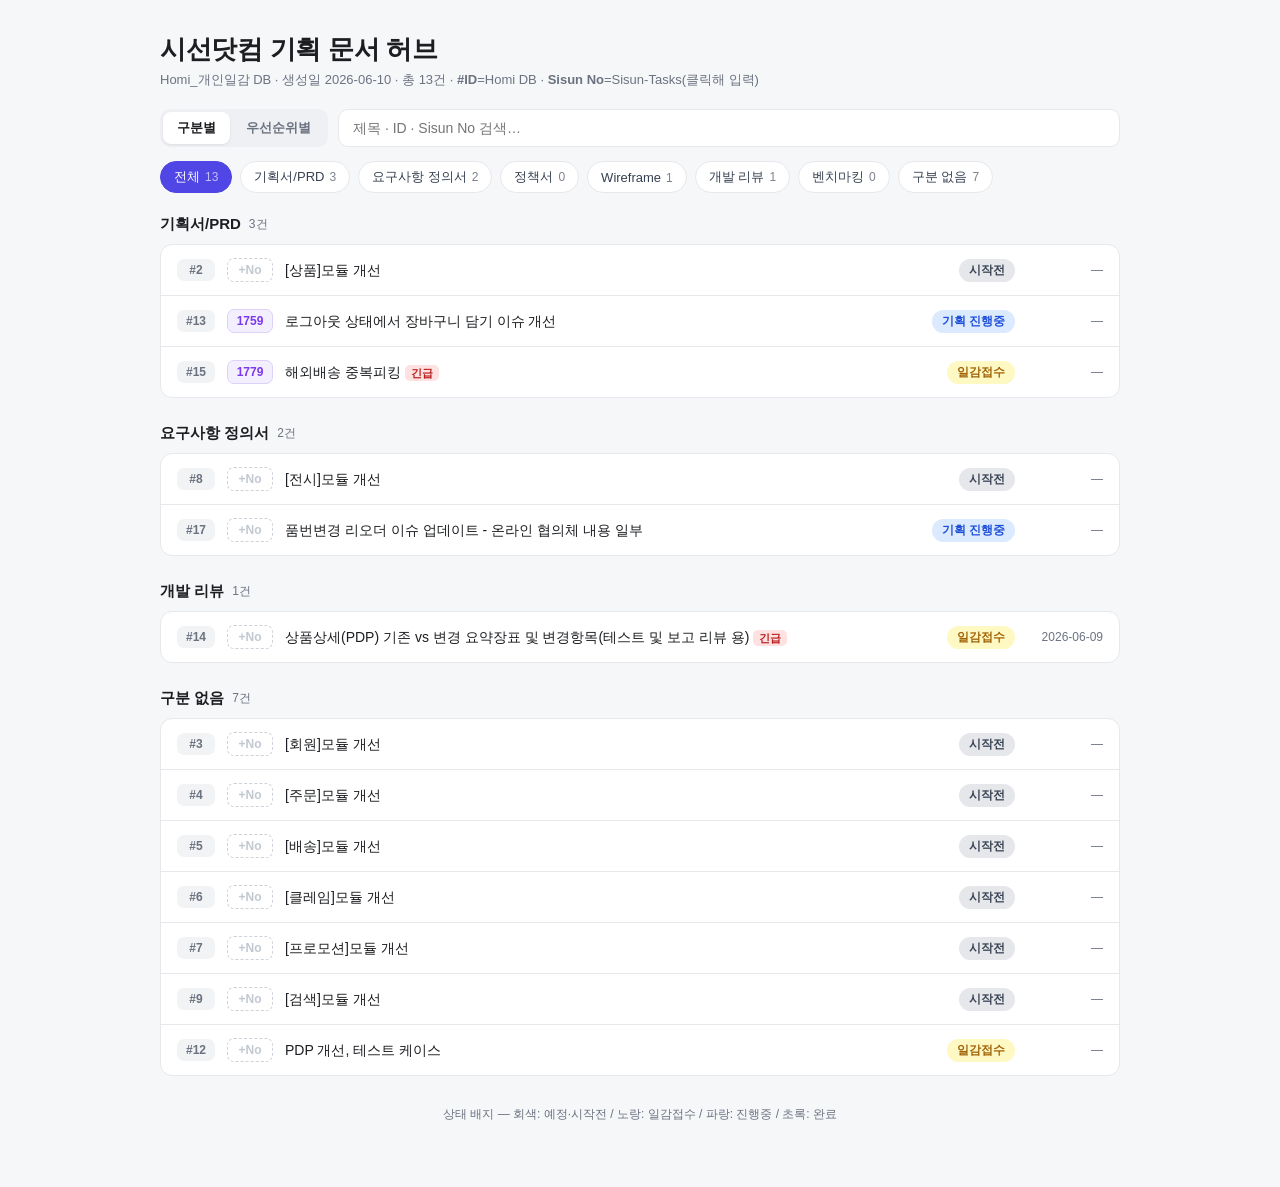
==== index.html @ 4f8be4fe "Add files via upload" ====
<!DOCTYPE html>
<html lang="ko">
<head>
<meta charset="UTF-8">
<meta name="viewport" content="width=device-width, initial-scale=1.0">
<title>시선닷컴 기획 문서 허브</title>
<style>
  :root{
    --bg:#f6f7f9; --card:#fff; --line:#e6e8eb; --ink:#1c1e21; --sub:#6b7280;
    --gray:#e5e7eb; --gray-t:#374151;
    --blue:#dbeafe; --blue-t:#1d4ed8;
    --green:#dcfce7; --green-t:#15803d;
    --yellow:#fef9c3; --yellow-t:#a16207;
    --accent:#4f46e5;
  }
  *{box-sizing:border-box}
  body{margin:0;background:var(--bg);color:var(--ink);
    font-family:-apple-system,BlinkMacSystemFont,"Segoe UI","Apple SD Gothic Neo","Malgun Gothic",sans-serif;
    -webkit-font-smoothing:antialiased;padding:32px 20px 64px}
  .wrap{max-width:960px;margin:0 auto}
  header h1{margin:0 0 4px;font-size:26px;letter-spacing:-.3px}
  header .sub{color:var(--sub);font-size:13px;margin-bottom:20px}
  .controls{display:flex;flex-wrap:wrap;gap:10px;align-items:center;margin-bottom:8px}
  .tabs{display:inline-flex;background:#eef0f3;border-radius:10px;padding:3px;gap:2px}
  .tab{border:none;background:transparent;padding:7px 14px;border-radius:8px;font-size:13px;
    font-weight:600;color:var(--sub);cursor:pointer;transition:.15s}
  .tab.active{background:#fff;color:var(--ink);box-shadow:0 1px 3px rgba(0,0,0,.08)}
  .search{flex:1;min-width:200px;padding:10px 14px;border:1px solid var(--line);
    border-radius:10px;font-size:14px;background:#fff}
  .search:focus{outline:none;border-color:var(--accent)}
  .chips{display:flex;flex-wrap:wrap;gap:8px;margin:14px 0 22px}
  .chip{padding:6px 13px;border:1px solid var(--line);background:#fff;border-radius:999px;
    font-size:13px;cursor:pointer;color:var(--gray-t);transition:.15s}
  .chip:hover{border-color:var(--accent)}
  .chip.active{background:var(--accent);border-color:var(--accent);color:#fff}
  .chip .n{opacity:.65;margin-left:5px;font-size:12px}
  section{margin-bottom:26px}
  section h2{font-size:15px;margin:0 0 10px;display:flex;align-items:center;gap:8px}
  section h2 .cnt{font-size:12px;color:var(--sub);font-weight:500}
  .card{background:var(--card);border:1px solid var(--line);border-radius:12px;overflow:hidden}
  .row{display:flex;align-items:center;gap:12px;padding:13px 16px;border-bottom:1px solid var(--line);
    text-decoration:none;color:inherit;transition:background .12s}
  .row:last-child{border-bottom:none}
  .row:hover{background:#fafbfc}
  .id{flex:none;min-width:38px;text-align:center;font-size:12px;font-weight:700;color:var(--sub);
    background:#f1f3f5;border-radius:7px;padding:4px 7px;font-variant-numeric:tabular-nums}
  .sno{flex:none;min-width:46px;text-align:center;font-size:12px;font-weight:700;
    color:#9aa1ab;background:#fff;border:1px dashed #cbd2da;border-radius:7px;padding:4px 7px;
    font-variant-numeric:tabular-nums;cursor:text;outline:none}
  .sno:empty::before{content:"+No";color:#c2c8d0;font-weight:600}
  .sno:focus{border-style:solid;border-color:var(--accent);color:var(--ink)}
  .sno.has{color:#7c3aed;background:#f3effe;border:1px solid #ddd0fb}
  .title{flex:1;font-size:14px;font-weight:500;line-height:1.35}
  .meta{flex:none;display:flex;align-items:center;gap:10px}
  .badge{font-size:11.5px;font-weight:600;padding:4px 10px;border-radius:999px;white-space:nowrap}
  .b-gray{background:var(--gray);color:var(--gray-t)}
  .b-blue{background:var(--blue);color:var(--blue-t)}
  .b-green{background:var(--green);color:var(--green-t)}
  .b-yellow{background:var(--yellow);color:var(--yellow-t)}
  .date{font-size:12px;color:var(--sub);min-width:78px;text-align:right;font-variant-numeric:tabular-nums}
  .urg{font-size:10.5px;font-weight:700;color:#b91c1c;background:#fee2e2;padding:2px 6px;border-radius:5px}
  .empty{display:none;text-align:center;color:var(--sub);font-size:13px;padding:40px}
  footer{margin-top:30px;color:var(--sub);font-size:12px;text-align:center}
  /* Wireframe 패널 */
  #wfPanel{display:none}
  .wf-bar{display:flex;align-items:center;justify-content:space-between;gap:12px;
    flex-wrap:wrap;margin:6px 0 14px}
  .wf-bar .wf-meta{font-size:13px;color:var(--sub)}
  .wf-bar .wf-meta b{color:var(--ink)}
  .wf-open{display:inline-flex;align-items:center;gap:6px;text-decoration:none;font-size:13px;
    font-weight:600;padding:9px 14px;border-radius:10px;background:var(--accent);color:#fff}
  .frame-box{position:relative;border:1px solid var(--line);border-radius:12px;overflow:hidden;
    background:#fff;box-shadow:0 1px 3px rgba(0,0,0,.05)}
  .frame-box iframe{display:block;width:100%;height:78vh;min-height:560px;border:0;background:#fafbfc}
  .wf-fallback{position:absolute;inset:0;display:none;flex-direction:column;align-items:center;
    justify-content:center;gap:14px;text-align:center;padding:30px;background:#fafbfc}
  .wf-fallback.show{display:flex}
  .wf-fallback h3{margin:0;font-size:16px}
  .wf-fallback p{margin:0;color:var(--sub);font-size:13px;max-width:480px;line-height:1.6}
  .wf-note{margin-top:10px;font-size:12px;color:var(--sub)}
  /* Wireframe 연결 일감(수동 입력) 행 */
  .wf-link{margin:2px 0 16px}
  .wf-link-h{font-size:13px;font-weight:600;margin-bottom:8px}
  .wf-link-h .sub2{font-weight:400;color:var(--sub);font-size:12px;margin-left:4px}
  .wf-link .row{cursor:default}
  .id.wf-edit{cursor:text;outline:none}
  .id.wf-edit:empty::before{content:"#ID";color:#c2c8d0;font-weight:600}
  .id.wf-edit:focus{border:1px solid var(--accent);color:var(--ink)}
  .wf-name{outline:none}
  .wf-name:empty::before{content:attr(data-ph);color:#c2c8d0;font-weight:400}
  select.wf-status{border:none;cursor:pointer;font-family:inherit;-webkit-appearance:none;appearance:none}
  select.wf-status:focus{outline:none;box-shadow:0 0 0 2px rgba(79,70,229,.35)}
  @media(max-width:560px){
    .row{flex-wrap:wrap}
    .date{min-width:auto;text-align:left}
    .title{flex-basis:100%;order:2}
    .meta{order:3}
  }
</style>
</head>
<body>
<div class="wrap">
  <header>
    <h1>시선닷컴 기획 문서 허브</h1>
    <div class="sub">Homi_개인일감 DB · 생성일 2026-06-10 · 총 <span id="total">0</span>건 · <b>#ID</b>=Homi DB · <b>Sisun No</b>=Sisun-Tasks(클릭해 입력)</div>
  </header>

  <div class="controls">
    <div class="tabs" id="tabs">
      <button class="tab active" data-mode="cat">구분별</button>
      <button class="tab" data-mode="pri">우선순위별</button>
    </div>
    <input class="search" id="q" type="text" placeholder="제목 · ID · Sisun No 검색…">
  </div>
  <div class="chips" id="chips"></div>

  <div id="list"></div>
  <div class="empty" id="empty">검색 결과가 없습니다.</div>

  <!-- Wireframe 패널 -->
  <div id="wfPanel">
    <div class="wf-link">
      <div class="wf-link-h">이 와이어프레임이 해당하는 일감 <span class="sub2">(#No · ID · 일감명 · 상태 직접 입력 · 자동 저장)</span></div>
      <div class="card">
        <div class="row">
          <span class="id wf-edit" id="wfId" contenteditable="true" spellcheck="false" title="일감 ID(숫자)"></span>
          <span class="sno" id="wfNo" contenteditable="true" spellcheck="false" title="Sisun No(클릭해 입력)"></span>
          <span class="title wf-name" id="wfName" contenteditable="true" spellcheck="false" data-ph="일감명 입력"></span>
          <span class="meta">
            <select class="wf-status badge b-gray" id="wfStatus" title="상태값">
              <option value="">상태 선택</option>
              <option>예정</option>
              <option>시작전</option>
              <option>일감접수</option>
              <option>기획 진행중</option>
              <option>디자인 진행중</option>
              <option>퍼블리싱 진행중</option>
              <option>개발 진행중</option>
              <option>기획 완료</option>
              <option>개발 완료</option>
              <option>완료</option>
            </select>
          </span>
        </div>
      </div>
    </div>
    <div class="wf-bar">
      <div class="wf-meta"><b>Create Figma Wireframe Kit</b> · Figma 퍼블리시 사이트</div>
      <a class="wf-open" href="https://keep-clover-53447833.figma.site" target="_blank" rel="noopener">↗ 새 탭으로 열기</a>
    </div>
    <div class="frame-box">
      <iframe id="wfFrame" src="https://keep-clover-53447833.figma.site"
        loading="lazy" allow="fullscreen" referrerpolicy="no-referrer-when-downgrade"></iframe>
      <div class="wf-fallback" id="wfFallback">
        <h3>이 화면에 임베드되지 않았어요</h3>
        <p>임베드가 차단된 경우입니다. 아래 버튼으로 새 탭에서 와이어프레임을 확인하세요.</p>
        <a class="wf-open" href="https://keep-clover-53447833.figma.site" target="_blank" rel="noopener">↗ Figma 사이트에서 열기</a>
      </div>
    </div>
    <div class="wf-note">※ 화면이 비어 보이면 위 “새 탭으로 열기”를 사용하세요.</div>
  </div>

  <footer id="legend">상태 배지 — 회색: 예정·시작전 / 노랑: 일감접수 / 파랑: 진행중 / 초록: 완료</footer>
</div>

<script>
// sisunNo: Sisun-Tasks DB의 No(ID). 제목 일치로 확정된 건은 미리 채움, 나머지는 화면에서 직접 입력(브라우저 저장).
const DATA = [
  {id:13, title:"로그아웃 상태에서 장바구니 담기 이슈 개선", cat:"기획서/PRD", status:"기획 진행중", date:"", urgent:false, sisunNo:"1759", url:"https://app.notion.com/p/379f6986169c8027915bcddbdb0df853"},
  {id:15, title:"해외배송 중복피킹", cat:"기획서/PRD", status:"일감접수", date:"", urgent:true, sisunNo:"1779", url:"https://app.notion.com/p/37af6986169c80d3a05bce90047bf068"},
  {id:2,  title:"[상품]모듈 개선", cat:"기획서/PRD", status:"시작전", date:"", urgent:false, sisunNo:"", url:"https://app.notion.com/p/374f6986169c80759af2ec43a656b583"},
  {id:17, title:"품번변경 리오더 이슈 업데이트 - 온라인 협의체 내용 일부", cat:"요구사항 정의서", status:"기획 진행중", date:"", urgent:false, sisunNo:"", url:"https://app.notion.com/p/37af6986169c80cb9a7ad7aef1403df2"},
  {id:8,  title:"[전시]모듈 개선", cat:"요구사항 정의서", status:"시작전", date:"", urgent:false, sisunNo:"", url:"https://app.notion.com/p/374f6986169c8016b95affb1c5a9be94"},
  {id:14, title:"상품상세(PDP) 기존 vs 변경 요약장표 및 변경항목(테스트 및 보고 리뷰 용)", cat:"개발 리뷰", status:"일감접수", date:"2026-06-09", urgent:true, sisunNo:"", url:"https://app.notion.com/p/37af6986169c805c8677d248fc03857d"},
  {id:4,  title:"[주문]모듈 개선", cat:"구분 없음", status:"시작전", date:"", urgent:false, sisunNo:"", url:"https://app.notion.com/p/374f6986169c80abaab5c2f770474620"},
  {id:9,  title:"[검색]모듈 개선", cat:"구분 없음", status:"시작전", date:"", urgent:false, sisunNo:"", url:"https://app.notion.com/p/374f6986169c80878eddd748829683bb"},
  {id:3,  title:"[회원]모듈 개선", cat:"구분 없음", status:"시작전", date:"", urgent:false, sisunNo:"", url:"https://app.notion.com/p/374f6986169c808bb089e0adb746467f"},
  {id:5,  title:"[배송]모듈 개선", cat:"구분 없음", status:"시작전", date:"", urgent:false, sisunNo:"", url:"https://app.notion.com/p/374f6986169c80579991cf09c50f4d1e"},
  {id:7,  title:"[프로모션]모듈 개선", cat:"구분 없음", status:"시작전", date:"", urgent:false, sisunNo:"", url:"https://app.notion.com/p/374f6986169c801b9d67d4f63da36a9c"},
  {id:6,  title:"[클레임]모듈 개선", cat:"구분 없음", status:"시작전", date:"", urgent:false, sisunNo:"", url:"https://app.notion.com/p/374f6986169c80fc8b07fa1a038f4a52"},
  {id:12, title:"PDP 개선, 테스트 케이스", cat:"구분 없음", status:"일감접수", date:"", urgent:false, sisunNo:"", url:"https://app.notion.com/p/379f6986169c807ab552d76d5eba0687"},
];

// 화면에서 입력한 Sisun No 저장/복원 (로컬 파일 기준)
const SKEY = "sisunNoMap";
let sisunMap = {};
try { sisunMap = JSON.parse(localStorage.getItem(SKEY) || "{}"); } catch(e){ sisunMap = {}; }
DATA.forEach(d=>{ if(sisunMap[d.id]!==undefined) d.sisunNo = sisunMap[d.id]; });
function saveSisun(id, val){
  sisunMap[id] = val;
  try { localStorage.setItem(SKEY, JSON.stringify(sisunMap)); } catch(e){}
  const d = DATA.find(x=>x.id===id); if(d) d.sisunNo = val;
}

// 우선순위 값 부여 (긴급 옵션 외에는 일반)
DATA.forEach(d=>{ d.priority = d.urgent ? "긴급" : "일반"; });

// Wireframe 칩 카운트 (와이어프레임 산출물 수)
const WF_COUNT = 1;

const GROUPS = {
  cat:    { key:"cat",      order:["기획서/PRD","요구사항 정의서","정책서","Wireframe","개발 리뷰","벤치마킹","구분 없음"] },
  pri:    { key:"priority", order:["긴급","일반"] },
  status: { key:"status",   order:["일감접수","기획 진행중","디자인 진행중","퍼블리싱 진행중","개발 진행중","기획 완료","개발 완료","완료","예정","시작전"] },
};

function badgeClass(s){
  if(/완료/.test(s)) return "b-green";
  if(/진행중/.test(s)) return "b-blue";
  if(s==="일감접수") return "b-yellow";
  return "b-gray"; // 예정/시작전
}

let mode = "cat";
let activeCat = "전체";
let query = "";

function render(){
  const list = document.getElementById("list");
  list.innerHTML = "";
  let shown = 0;
  const g = GROUPS[mode];
  // 데이터에 존재하는 그룹값을 정의된 순서대로, 그 외 값은 뒤에 붙임
  const present = [...new Set(DATA.map(d=>d[g.key]||"구분 없음"))];
  const order = [...g.order.filter(v=>present.includes(v)), ...present.filter(v=>!g.order.includes(v))];
  order.forEach(cat=>{
    if(activeCat!=="전체" && activeCat!==cat) return;
    const items = DATA.filter(d=>(d[g.key]||"구분 없음")===cat).filter(d=>{
      const q = query.trim().toLowerCase();
      if(!q) return true;
      return d.title.toLowerCase().includes(q) || String(d.id).includes(q) || String(d.sisunNo||"").includes(q);
    }).sort((a,b)=>a.id-b.id);
    if(!items.length) return;
    shown += items.length;
    const sec = document.createElement("section");
    const hot = (mode==="pri" && cat==="긴급") ? ' style="color:#b91c1c"' : '';
    sec.innerHTML = `<h2${hot}>${cat} <span class="cnt">${items.length}건</span></h2>`;
    const card = document.createElement("div");
    card.className = "card";
    items.forEach(d=>{
      const a = document.createElement("a");
      a.className = "row"; a.href = d.url; a.target = "_blank"; a.rel="noopener";
      a.innerHTML = `
        <span class="id" title="Homi 개인일감 DB ID">#${d.id}</span>
        <span class="sno ${d.sisunNo?'has':''}" data-id="${d.id}" contenteditable="true" spellcheck="false"
              title="Sisun-Tasks No (클릭해 입력·자동 저장)">${d.sisunNo||''}</span>
        <span class="title">${d.title}${d.urgent?' <span class="urg">긴급</span>':''}</span>
        <span class="meta">
          <span class="badge ${badgeClass(d.status)}">${d.status}</span>
          <span class="date">${d.date||'—'}</span>
        </span>`;
      // Sisun No 인라인 편집
      const sno = a.querySelector(".sno");
      sno.addEventListener("click", e=>{ e.preventDefault(); e.stopPropagation(); });
      sno.addEventListener("keydown", e=>{ if(e.key==="Enter"){ e.preventDefault(); sno.blur(); } });
      sno.addEventListener("blur", ()=>{
        const v = sno.textContent.replace(/[^0-9]/g,"").trim();
        sno.textContent = v;
        sno.classList.toggle("has", !!v);
        saveSisun(d.id, v);
      });
      card.appendChild(a);
    });
    sec.appendChild(card);
    list.appendChild(sec);
  });
  document.getElementById("empty").style.display = shown? "none":"block";
}

function buildChips(){
  const chips = document.getElementById("chips");
  const g = GROUPS[mode];
  const counts = {};
  DATA.forEach(d=>{ const v = d[g.key]||"구분 없음"; counts[v]=(counts[v]||0)+1; });
  const present = Object.keys(counts);
  // 구분별 보기에서는 정의된 모든 구분(정책서·벤치마킹 등 0건 포함)을 항상 노출
  const base = mode==="cat" ? g.order : g.order.filter(v=>counts[v]);
  const ordered = [...base, ...present.filter(v=>!g.order.includes(v))];
  const cats = ["전체",...ordered];
  chips.innerHTML = cats.map(c=>{
    const active = c===activeCat ? " active":"";
    if(c==="Wireframe") return `<button class="chip${active}" data-cat="Wireframe">Wireframe<span class="n">${WF_COUNT}</span></button>`;
    const n = c==="전체"?DATA.length:(counts[c]||0);
    return `<button class="chip${active}" data-cat="${c}">${c}<span class="n">${n}</span></button>`;
  }).join("");
  chips.querySelectorAll(".chip").forEach(ch=>{
    ch.onclick=()=>{
      activeCat = ch.dataset.cat;
      chips.querySelectorAll(".chip").forEach(x=>x.classList.remove("active"));
      ch.classList.add("active");
      if(activeCat==="Wireframe"){ showWireframe(true); }
      else { showWireframe(false); render(); }
    };
  });
}

// Wireframe 칩 선택 시 일감 목록 대신 Figma 임베드 패널 노출
function showWireframe(on){
  document.getElementById("q").style.display      = on ? "none" : "";
  document.getElementById("list").style.display   = on ? "none" : "";
  document.getElementById("empty").style.display  = on ? "none" : "";
  document.getElementById("legend").style.display = on ? "none" : "";
  document.getElementById("wfPanel").style.display = on ? "block" : "none";
}

function buildTabs(){
  document.querySelectorAll("#tabs .tab").forEach(t=>{
    t.onclick=()=>{
      mode = t.dataset.mode;
      activeCat = "전체";
      document.querySelectorAll("#tabs .tab").forEach(x=>x.classList.remove("active"));
      t.classList.add("active");
      showWireframe(false);
      buildChips();
      render();
    };
  });
}

// Wireframe 연결 일감(수동 입력) — 브라우저에 저장/복원
const WKEY = "wfMeta";
let wfMeta = {};
try { wfMeta = JSON.parse(localStorage.getItem(WKEY) || "{}"); } catch(e){ wfMeta = {}; }
function saveWf(){ try{ localStorage.setItem(WKEY, JSON.stringify(wfMeta)); }catch(e){} }
function initWfMeta(){
  const idEl = document.getElementById("wfId");
  const noEl = document.getElementById("wfNo");
  const nameEl = document.getElementById("wfName");
  const stEl = document.getElementById("wfStatus");

  idEl.textContent   = wfMeta.id   || "";
  noEl.textContent   = wfMeta.no   || "";  noEl.classList.toggle("has", !!wfMeta.no);
  nameEl.textContent = wfMeta.name || "";
  stEl.value         = wfMeta.status || "";
  stEl.className     = "wf-status badge " + badgeClass(stEl.value || "");

  idEl.addEventListener("blur", ()=>{ idEl.textContent = idEl.textContent.replace(/[^0-9]/g,"").trim(); wfMeta.id = idEl.textContent; saveWf(); });
  noEl.addEventListener("blur", ()=>{ const v = noEl.textContent.replace(/[^0-9]/g,"").trim(); noEl.textContent = v; noEl.classList.toggle("has", !!v); wfMeta.no = v; saveWf(); });
  nameEl.addEventListener("blur", ()=>{ wfMeta.name = nameEl.textContent.trim(); saveWf(); });
  stEl.addEventListener("change", ()=>{ wfMeta.status = stEl.value; stEl.className = "wf-status badge " + badgeClass(stEl.value || ""); saveWf(); });
  [idEl,noEl,nameEl].forEach(el=> el.addEventListener("keydown", e=>{ if(e.key==="Enter"){ e.preventDefault(); el.blur(); } }));
}
initWfMeta();

// iframe 임베드 차단 감지
(function(){
  const f = document.getElementById("wfFrame");
  const fb = document.getElementById("wfFallback");
  let loaded = false;
  f.addEventListener("load", ()=>{ loaded = true; });
  setTimeout(()=>{ if(!loaded) fb.classList.add("show"); }, 5000);
})();

document.getElementById("total").textContent = DATA.length;
document.getElementById("q").addEventListener("input", e=>{query=e.target.value;render();});
buildTabs();
buildChips();
render();
</script>
</body>
</html>
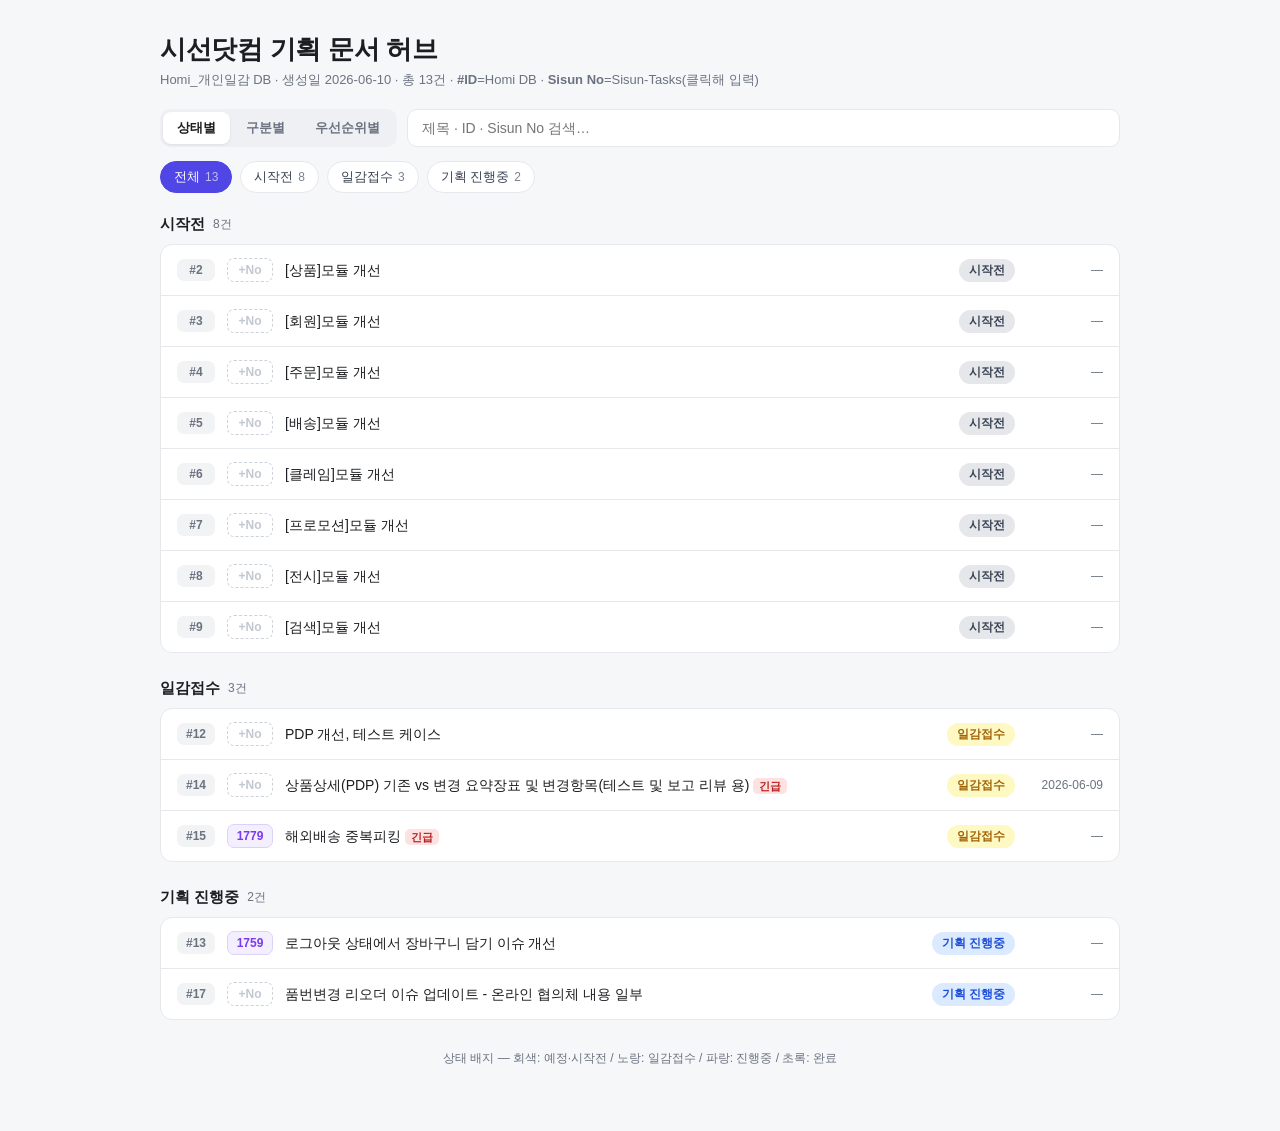
==== commit 519f19d6: "Add files via upload" ====
--- a/index.html
+++ b/index.html
@@ -107,7 +107,8 @@
 
   <div class="controls">
     <div class="tabs" id="tabs">
-      <button class="tab active" data-mode="cat">구분별</button>
+      <button class="tab active" data-mode="status">상태별</button>
+      <button class="tab" data-mode="cat">구분별</button>
       <button class="tab" data-mode="pri">우선순위별</button>
     </div>
     <input class="search" id="q" type="text" placeholder="제목 · ID · Sisun No 검색…">
@@ -201,7 +202,7 @@
 const GROUPS = {
   cat:    { key:"cat",      order:["기획서/PRD","요구사항 정의서","정책서","Wireframe","개발 리뷰","벤치마킹","구분 없음"] },
   pri:    { key:"priority", order:["긴급","일반"] },
-  status: { key:"status",   order:["일감접수","기획 진행중","디자인 진행중","퍼블리싱 진행중","개발 진행중","기획 완료","개발 완료","완료","예정","시작전"] },
+  status: { key:"status",   order:["예정","시작전","일감접수","기획 진행중","디자인 진행중","퍼블리싱 진행중","개발 진행중","기획 완료","디자인 완료","퍼블리싱 완료","개발 완료","완료"] },
 };
 
 function badgeClass(s){
@@ -211,7 +212,7 @@
   return "b-gray"; // 예정/시작전
 }
 
-let mode = "cat";
+let mode = "status";
 let activeCat = "전체";
 let query = "";
 
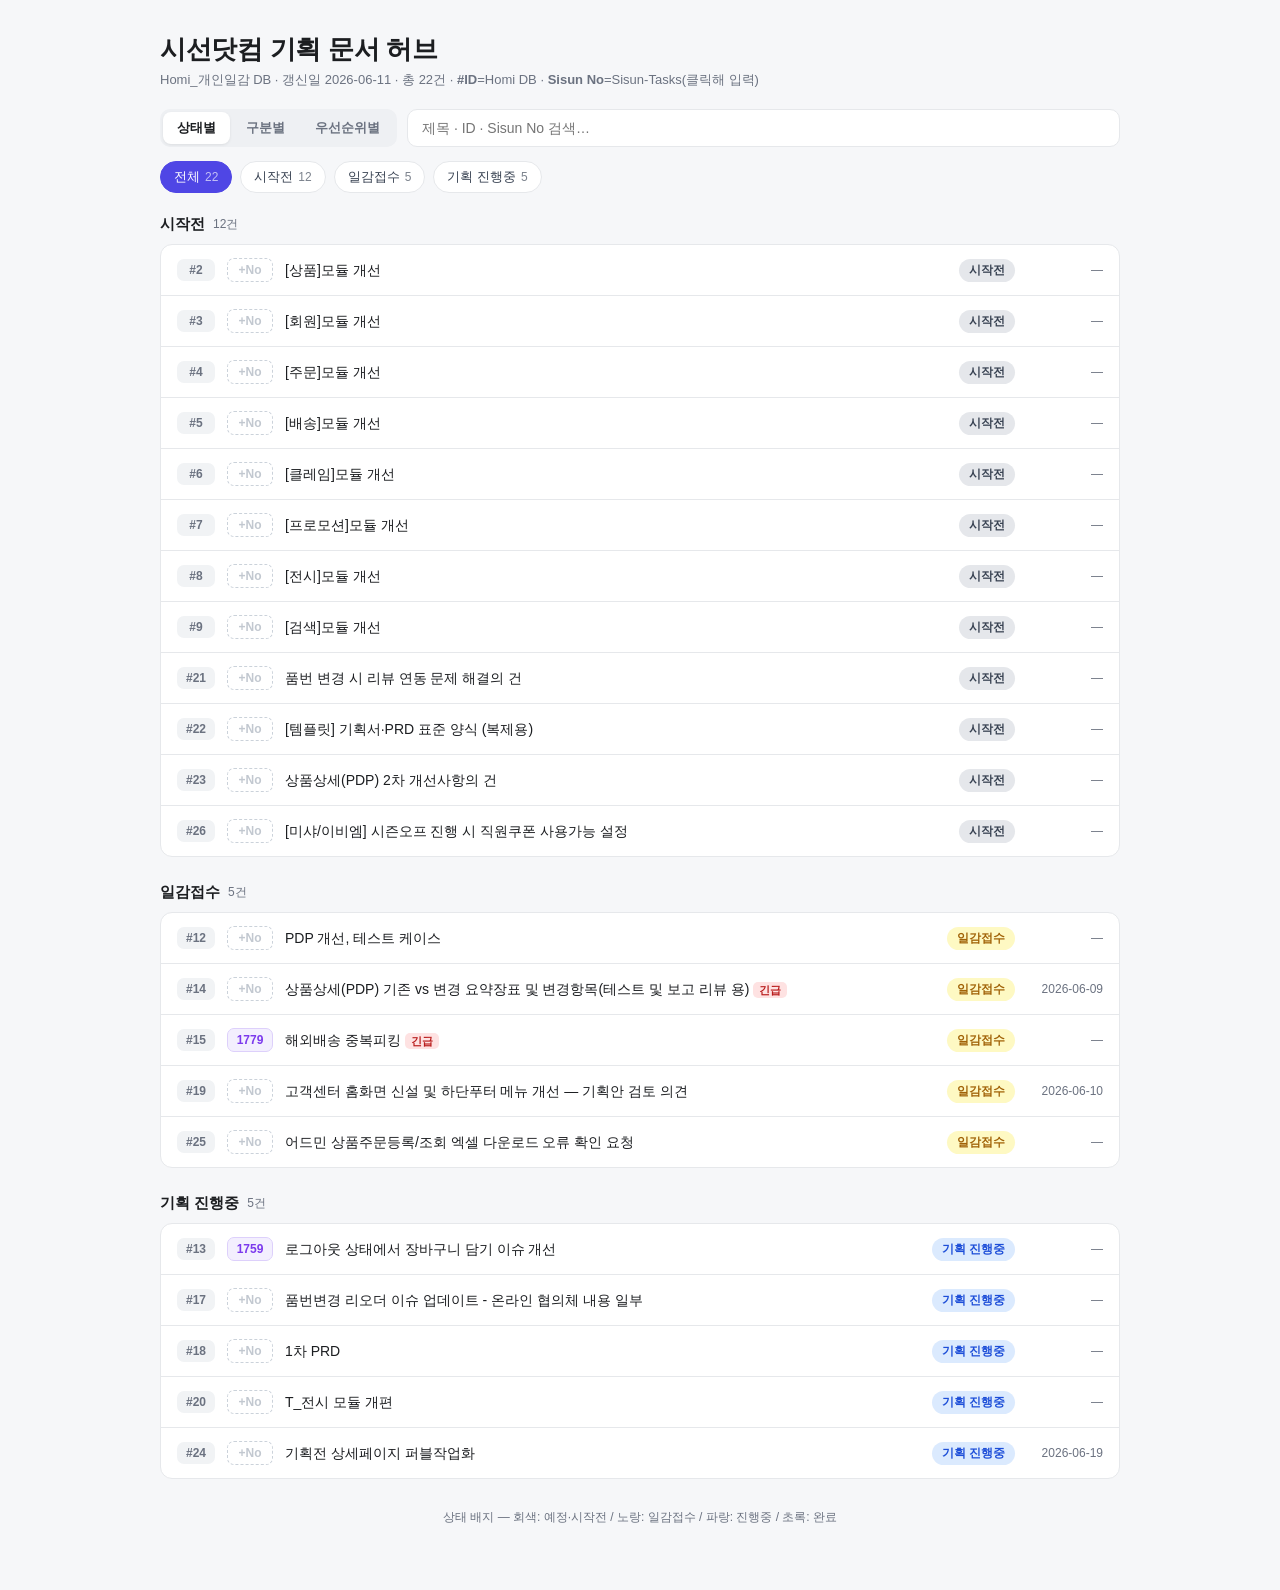
==== commit b5c2650a: "Add files via upload" ====
--- a/index.html
+++ b/index.html
@@ -61,8 +61,8 @@
   .urg{font-size:10.5px;font-weight:700;color:#b91c1c;background:#fee2e2;padding:2px 6px;border-radius:5px}
   .empty{display:none;text-align:center;color:var(--sub);font-size:13px;padding:40px}
   footer{margin-top:30px;color:var(--sub);font-size:12px;text-align:center}
-  /* Wireframe 패널 */
-  #wfPanel{display:none}
+  /* Wireframe·대시보드 임베드 패널 공통 */
+  #wfPanel,#dashPanel{display:none}
   .wf-bar{display:flex;align-items:center;justify-content:space-between;gap:12px;
     flex-wrap:wrap;margin:6px 0 14px}
   .wf-bar .wf-meta{font-size:13px;color:var(--sub)}
@@ -102,7 +102,7 @@
 <div class="wrap">
   <header>
     <h1>시선닷컴 기획 문서 허브</h1>
-    <div class="sub">Homi_개인일감 DB · 생성일 2026-06-10 · 총 <span id="total">0</span>건 · <b>#ID</b>=Homi DB · <b>Sisun No</b>=Sisun-Tasks(클릭해 입력)</div>
+    <div class="sub">Homi_개인일감 DB · 갱신일 2026-06-11 · 총 <span id="total">0</span>건 · <b>#ID</b>=Homi DB · <b>Sisun No</b>=Sisun-Tasks(클릭해 입력)</div>
   </header>
 
   <div class="controls">
@@ -161,6 +161,24 @@
     <div class="wf-note">※ 화면이 비어 보이면 위 “새 탭으로 열기”를 사용하세요.</div>
   </div>
 
+  <!-- 생산성 점검 대시보드 패널 -->
+  <div id="dashPanel">
+    <div class="wf-bar">
+      <div class="wf-meta"><b>시선닷컴 생산성 점검 대시보드</b> · 매일 08:00 자동 갱신 (KPI · 구성원 가동률)</div>
+      <a class="wf-open" href="./시선닷컴_생산성점검_대시보드.html" target="_blank" rel="noopener">↗ 새 탭으로 열기</a>
+    </div>
+    <div class="frame-box">
+      <iframe id="dashFrame" src="./시선닷컴_생산성점검_대시보드.html"
+        loading="lazy" allow="fullscreen" referrerpolicy="no-referrer-when-downgrade"></iframe>
+      <div class="wf-fallback" id="dashFallback">
+        <h3>대시보드가 임베드되지 않았어요</h3>
+        <p>같은 폴더에 “시선닷컴_생산성점검_대시보드.html” 파일이 있어야 합니다. 아래 버튼으로 새 탭에서 확인하세요.</p>
+        <a class="wf-open" href="./시선닷컴_생산성점검_대시보드.html" target="_blank" rel="noopener">↗ 대시보드 새 탭으로 열기</a>
+      </div>
+    </div>
+    <div class="wf-note">※ 일일 점검(매일 08:00)이 같은 파일명으로 덮어쓰므로 항상 최신본이 표시됩니다.</div>
+  </div>
+
   <footer id="legend">상태 배지 — 회색: 예정·시작전 / 노랑: 일감접수 / 파랑: 진행중 / 초록: 완료</footer>
 </div>
 
@@ -180,13 +198,23 @@
   {id:7,  title:"[프로모션]모듈 개선", cat:"구분 없음", status:"시작전", date:"", urgent:false, sisunNo:"", url:"https://app.notion.com/p/374f6986169c801b9d67d4f63da36a9c"},
   {id:6,  title:"[클레임]모듈 개선", cat:"구분 없음", status:"시작전", date:"", urgent:false, sisunNo:"", url:"https://app.notion.com/p/374f6986169c80fc8b07fa1a038f4a52"},
   {id:12, title:"PDP 개선, 테스트 케이스", cat:"구분 없음", status:"일감접수", date:"", urgent:false, sisunNo:"", url:"https://app.notion.com/p/379f6986169c807ab552d76d5eba0687"},
+  // ▼ 2026-06-11 갱신 — 신규 수집 문서
+  {id:18, title:"1차 PRD", cat:"구분 없음", status:"기획 진행중", date:"", urgent:false, sisunNo:"", url:"https://app.notion.com/p/37bf6986169c80c4a865f82df6c0a804"},
+  {id:19, title:"고객센터 홈화면 신설 및 하단푸터 메뉴 개선 — 기획안 검토 의견", cat:"기획서/PRD", status:"일감접수", date:"2026-06-10", urgent:false, sisunNo:"", url:"https://app.notion.com/p/37bf6986169c81dbbf21e21c49e5ce4a"},
+  {id:20, title:"T_전시 모듈 개편", cat:"요구사항 정의서", status:"기획 진행중", date:"", urgent:false, sisunNo:"", url:"https://app.notion.com/p/37bf6986169c80d7a94aecc68526e797"},
+  {id:21, title:"품번 변경 시 리뷰 연동 문제 해결의 건", cat:"구분 없음", status:"시작전", date:"", urgent:false, sisunNo:"", url:"https://app.notion.com/p/37bf6986169c80f7b972fa20349118c5"},
+  {id:22, title:"[템플릿] 기획서·PRD 표준 양식 (복제용)", cat:"템플릿", status:"시작전", date:"", urgent:false, sisunNo:"", url:"https://app.notion.com/p/37bf6986169c816dbedbd049af2b7d8a"},
+  {id:23, title:"상품상세(PDP) 2차 개선사항의 건", cat:"구분 없음", status:"시작전", date:"", urgent:false, sisunNo:"", url:"https://app.notion.com/p/37bf6986169c80e699bdfa89f0938c1a"},
+  {id:24, title:"기획전 상세페이지 퍼블작업화", cat:"구분 없음", status:"기획 진행중", date:"2026-06-19", urgent:false, sisunNo:"", url:"https://app.notion.com/p/37bf6986169c800dbef4c46f7f3a3f5b"},
+  {id:25, title:"어드민 상품주문등록/조회 엑셀 다운로드 오류 확인 요청", cat:"구분 없음", status:"일감접수", date:"", urgent:false, sisunNo:"", url:"https://app.notion.com/p/37bf6986169c801b8dd2f62ec54cfb48"},
+  {id:26, title:"[미샤/이비엠] 시즌오프 진행 시 직원쿠폰 사용가능 설정", cat:"구분 없음", status:"시작전", date:"", urgent:false, sisunNo:"", url:"https://app.notion.com/p/37bf6986169c807983dfe7856193fe29"},
 ];
 
 // 화면에서 입력한 Sisun No 저장/복원 (로컬 파일 기준)
 const SKEY = "sisunNoMap";
 let sisunMap = {};
 try { sisunMap = JSON.parse(localStorage.getItem(SKEY) || "{}"); } catch(e){ sisunMap = {}; }
-DATA.forEach(d=>{ if(sisunMap[d.id]!==undefined) d.sisunNo = sisunMap[d.id]; });
+DATA.forEach(d=>{ if(sisunMap[d.id]!==undefined && sisunMap[d.id]!=="") d.sisunNo = sisunMap[d.id]; });
 function saveSisun(id, val){
   sisunMap[id] = val;
   try { localStorage.setItem(SKEY, JSON.stringify(sisunMap)); } catch(e){}
@@ -196,11 +224,12 @@
 // 우선순위 값 부여 (긴급 옵션 외에는 일반)
 DATA.forEach(d=>{ d.priority = d.urgent ? "긴급" : "일반"; });
 
-// Wireframe 칩 카운트 (와이어프레임 산출물 수)
+// Wireframe / 생산성 점검 칩 카운트
 const WF_COUNT = 1;
+const DASH_COUNT = 1;
 
 const GROUPS = {
-  cat:    { key:"cat",      order:["기획서/PRD","요구사항 정의서","정책서","Wireframe","개발 리뷰","벤치마킹","구분 없음"] },
+  cat:    { key:"cat",      order:["기획서/PRD","요구사항 정의서","정책서","Wireframe","생산성 점검","개발 리뷰","벤치마킹","템플릿","구분 없음"] },
   pri:    { key:"priority", order:["긴급","일반"] },
   status: { key:"status",   order:["예정","시작전","일감접수","기획 진행중","디자인 진행중","퍼블리싱 진행중","개발 진행중","기획 완료","디자인 완료","퍼블리싱 완료","개발 완료","완료"] },
 };
@@ -277,10 +306,11 @@
   // 구분별 보기에서는 정의된 모든 구분(정책서·벤치마킹 등 0건 포함)을 항상 노출
   const base = mode==="cat" ? g.order : g.order.filter(v=>counts[v]);
   const ordered = [...base, ...present.filter(v=>!g.order.includes(v))];
-  const cats = ["전체",...ordered];
+  const cats = ["전체",...new Set(ordered)];
   chips.innerHTML = cats.map(c=>{
     const active = c===activeCat ? " active":"";
     if(c==="Wireframe") return `<button class="chip${active}" data-cat="Wireframe">Wireframe<span class="n">${WF_COUNT}</span></button>`;
+    if(c==="생산성 점검") return `<button class="chip${active}" data-cat="생산성 점검">생산성 점검<span class="n">${DASH_COUNT}</span></button>`;
     const n = c==="전체"?DATA.length:(counts[c]||0);
     return `<button class="chip${active}" data-cat="${c}">${c}<span class="n">${n}</span></button>`;
   }).join("");
@@ -289,19 +319,23 @@
       activeCat = ch.dataset.cat;
       chips.querySelectorAll(".chip").forEach(x=>x.classList.remove("active"));
       ch.classList.add("active");
-      if(activeCat==="Wireframe"){ showWireframe(true); }
-      else { showWireframe(false); render(); }
+      if(activeCat==="Wireframe"){ showEmbed("wfPanel"); }
+      else if(activeCat==="생산성 점검"){ showEmbed("dashPanel"); }
+      else { showEmbed(null); render(); }
     };
   });
 }
 
-// Wireframe 칩 선택 시 일감 목록 대신 Figma 임베드 패널 노출
-function showWireframe(on){
+// 칩 선택 시 일감 목록 대신 임베드 패널(Wireframe/대시보드) 노출
+function showEmbed(panelId){
+  const on = !!panelId;
   document.getElementById("q").style.display      = on ? "none" : "";
   document.getElementById("list").style.display   = on ? "none" : "";
   document.getElementById("empty").style.display  = on ? "none" : "";
   document.getElementById("legend").style.display = on ? "none" : "";
-  document.getElementById("wfPanel").style.display = on ? "block" : "none";
+  ["wfPanel","dashPanel"].forEach(p=>{
+    document.getElementById(p).style.display = (p===panelId) ? "block" : "none";
+  });
 }
 
 function buildTabs(){
@@ -311,7 +345,7 @@
       activeCat = "전체";
       document.querySelectorAll("#tabs .tab").forEach(x=>x.classList.remove("active"));
       t.classList.add("active");
-      showWireframe(false);
+      showEmbed(null);
       buildChips();
       render();
     };
@@ -343,14 +377,16 @@
 }
 initWfMeta();
 
-// iframe 임베드 차단 감지
-(function(){
-  const f = document.getElementById("wfFrame");
-  const fb = document.getElementById("wfFallback");
+// iframe 임베드 차단 감지 (Wireframe / 대시보드 공통)
+function watchFrame(frameId, fbId){
+  const f = document.getElementById(frameId);
+  const fb = document.getElementById(fbId);
   let loaded = false;
   f.addEventListener("load", ()=>{ loaded = true; });
   setTimeout(()=>{ if(!loaded) fb.classList.add("show"); }, 5000);
-})();
+}
+watchFrame("wfFrame","wfFallback");
+watchFrame("dashFrame","dashFallback");
 
 document.getElementById("total").textContent = DATA.length;
 document.getElementById("q").addEventListener("input", e=>{query=e.target.value;render();});
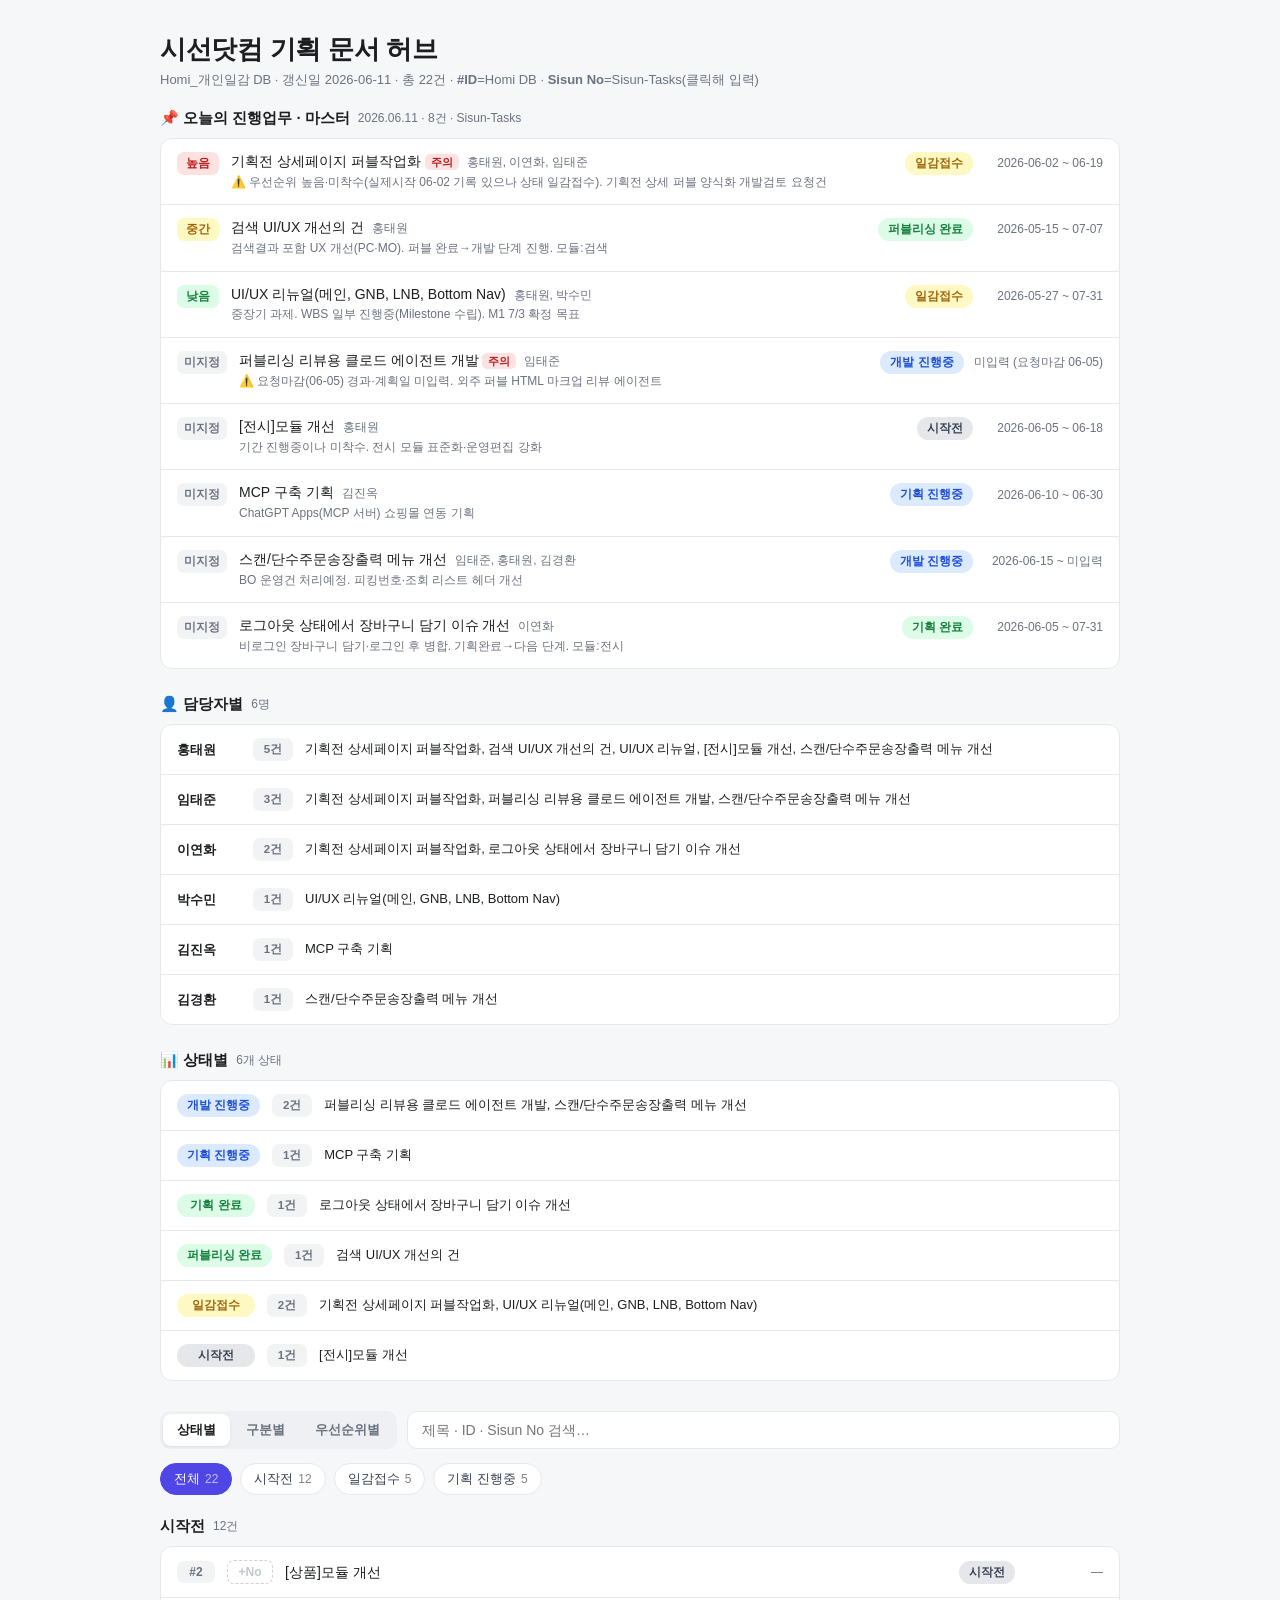
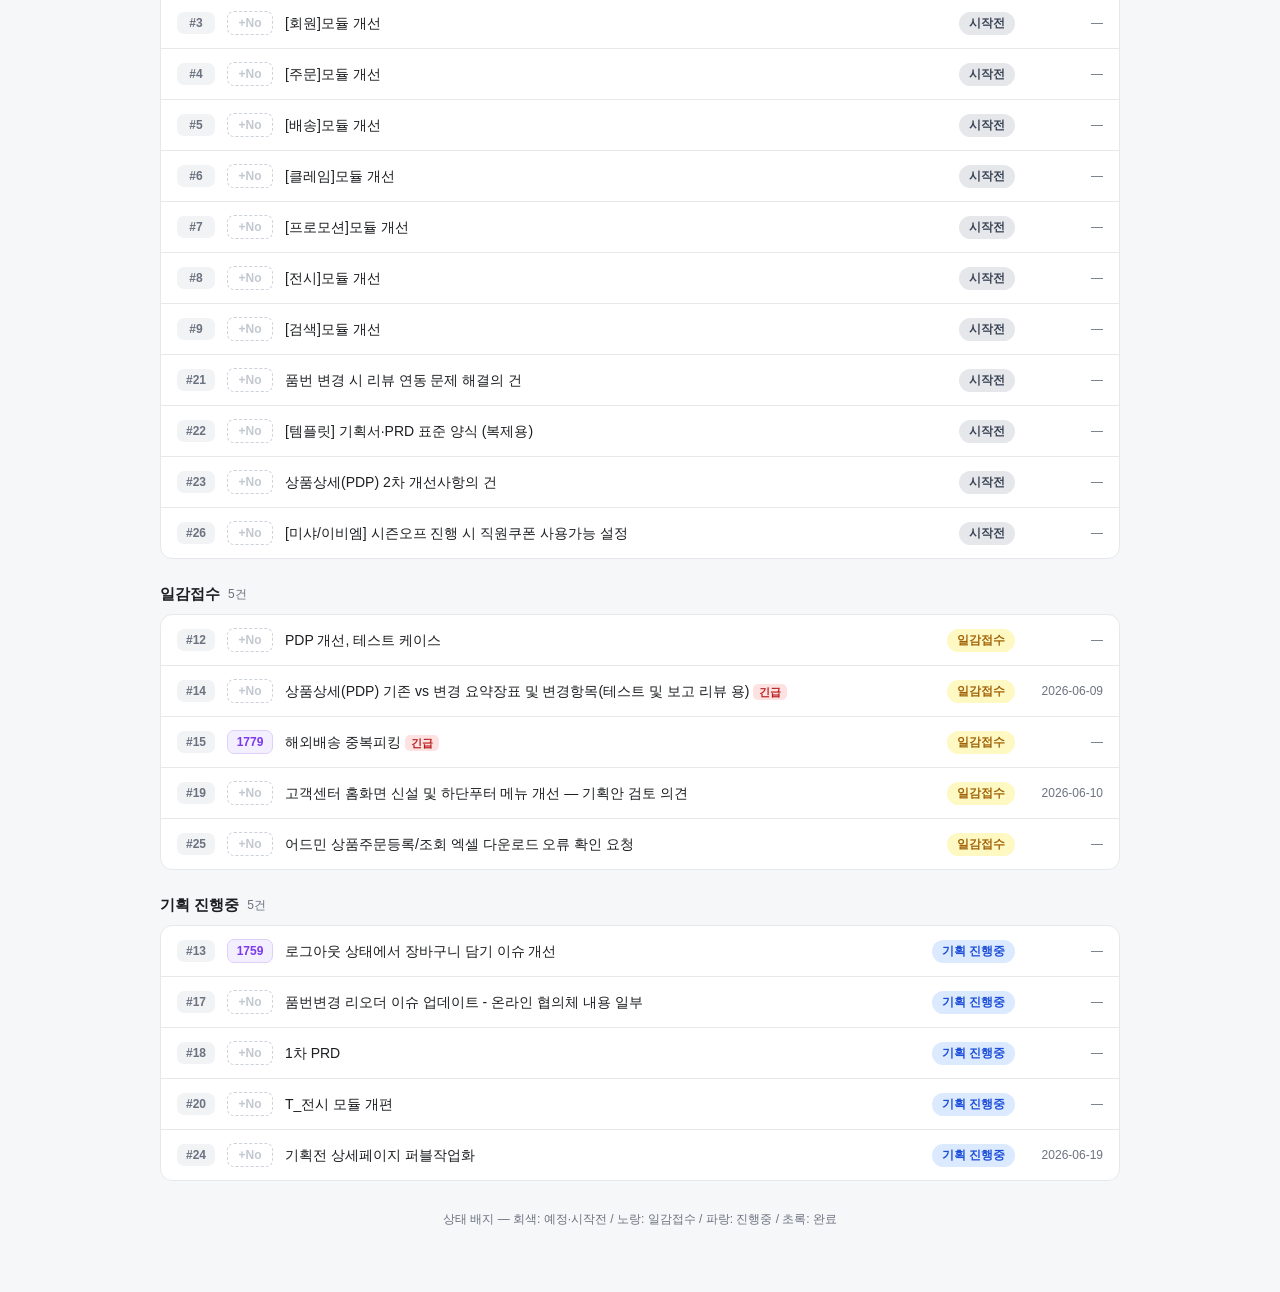
==== commit 3a799240: "Add files via upload" ====
--- a/index.html
+++ b/index.html
@@ -96,6 +96,27 @@
     .title{flex-basis:100%;order:2}
     .meta{order:3}
   }
+  /* 오늘의 진행업무 (Sisun-Tasks xlsx 3시트 · 기존 스타일 토큰 재사용) */
+  .daily-wrap{margin-bottom:30px}
+  .daily h2 .cnt{font-size:12px;color:var(--sub);font-weight:500}
+  .daily .row{cursor:pointer;align-items:flex-start}
+  .daily .row.sum{cursor:default;align-items:center}
+  .daily .pri{flex:none;min-width:42px;text-align:center;font-size:11.5px;font-weight:700;border-radius:7px;padding:4px 7px}
+  .pri-high{background:#fee2e2;color:#b91c1c}
+  .pri-mid{background:var(--yellow);color:var(--yellow-t)}
+  .pri-low{background:var(--green);color:var(--green-t)}
+  .pri-none{background:#f1f3f5;color:var(--sub)}
+  .daily .owner{color:var(--sub);font-size:12px;margin-left:8px;font-weight:400}
+  .daily .note{display:block;color:var(--sub);font-size:12px;font-weight:400;margin-top:3px;line-height:1.45}
+  .daily .period{flex:none;font-size:12px;color:var(--sub);min-width:120px;text-align:right;line-height:1.4}
+  .daily .who{flex:none;min-width:64px;font-weight:700;font-size:13px}
+  .daily .cntpill{flex:none;min-width:40px;text-align:center;font-size:11.5px;font-weight:700;background:#f1f3f5;color:var(--sub);border-radius:7px;padding:4px 7px}
+  .daily .tasklist{flex:1;font-size:13px;color:var(--ink);line-height:1.45}
+  @media(max-width:560px){
+    .daily .period{min-width:auto;text-align:left}
+    .daily .row.sum{flex-wrap:wrap}
+    .daily .tasklist{flex-basis:100%;order:3;margin-top:4px}
+  }
 </style>
 </head>
 <body>
@@ -103,7 +124,149 @@
   <header>
     <h1>시선닷컴 기획 문서 허브</h1>
     <div class="sub">Homi_개인일감 DB · 갱신일 2026-06-11 · 총 <span id="total">0</span>건 · <b>#ID</b>=Homi DB · <b>Sisun No</b>=Sisun-Tasks(클릭해 입력)</div>
-  </header>
+    </header>
+
+  <div class="daily-wrap">
+    <section class="daily">
+      <h2>📌 오늘의 진행업무 · 마스터 <span class="cnt">2026.06.11 · 8건 · Sisun-Tasks</span></h2>
+      <div class="card">
+      <a class="row" href="https://app.notion.com/p/361f6986169c80249cead80437108977" target="_blank" rel="noopener">
+        <span class="pri pri-high" title="우선순위">높음</span>
+        <span class="title">기획전 상세페이지 퍼블작업화 <span class="urg">주의</span><span class="owner">홍태원, 이연화, 임태준</span><span class="note">⚠️ 우선순위 높음·미착수(실제시작 06-02 기록 있으나 상태 일감접수). 기획전 상세 퍼블 양식화 개발검토 요청건</span></span>
+        <span class="meta">
+          <span class="badge b-yellow">일감접수</span>
+          <span class="period">2026-06-02 ~ 06-19</span>
+        </span>
+      </a>
+      <a class="row" href="https://app.notion.com/p/361f6986169c8089b77acf0f9d08179e" target="_blank" rel="noopener">
+        <span class="pri pri-mid" title="우선순위">중간</span>
+        <span class="title">검색 UI/UX 개선의 건<span class="owner">홍태원</span><span class="note">검색결과 포함 UX 개선(PC·MO). 퍼블 완료→개발 단계 진행. 모듈:검색</span></span>
+        <span class="meta">
+          <span class="badge b-green">퍼블리싱 완료</span>
+          <span class="period">2026-05-15 ~ 07-07</span>
+        </span>
+      </a>
+      <a class="row" href="https://app.notion.com/p/36df6986169c80a98aebe4f6e21cb259" target="_blank" rel="noopener">
+        <span class="pri pri-low" title="우선순위">낮음</span>
+        <span class="title">UI/UX 리뉴얼(메인, GNB, LNB, Bottom Nav)<span class="owner">홍태원, 박수민</span><span class="note">중장기 과제. WBS 일부 진행중(Milestone 수립). M1 7/3 확정 목표</span></span>
+        <span class="meta">
+          <span class="badge b-yellow">일감접수</span>
+          <span class="period">2026-05-27 ~ 07-31</span>
+        </span>
+      </a>
+      <a class="row" href="https://app.notion.com/p/372f6986169c8004abccd1a72119f625" target="_blank" rel="noopener">
+        <span class="pri pri-none" title="우선순위">미지정</span>
+        <span class="title">퍼블리싱 리뷰용 클로드 에이전트 개발 <span class="urg">주의</span><span class="owner">임태준</span><span class="note">⚠️ 요청마감(06-05) 경과·계획일 미입력. 외주 퍼블 HTML 마크업 리뷰 에이전트</span></span>
+        <span class="meta">
+          <span class="badge b-blue">개발 진행중</span>
+          <span class="period">미입력 (요청마감 06-05)</span>
+        </span>
+      </a>
+      <a class="row" href="https://app.notion.com/p/374f6986169c8043a032d33f01f9cfd8" target="_blank" rel="noopener">
+        <span class="pri pri-none" title="우선순위">미지정</span>
+        <span class="title">[전시]모듈 개선<span class="owner">홍태원</span><span class="note">기간 진행중이나 미착수. 전시 모듈 표준화·운영편집 강화</span></span>
+        <span class="meta">
+          <span class="badge b-gray">시작전</span>
+          <span class="period">2026-06-05 ~ 06-18</span>
+        </span>
+      </a>
+      <a class="row" href="https://app.notion.com/p/37bf6986169c80f092c2f33713bcef32" target="_blank" rel="noopener">
+        <span class="pri pri-none" title="우선순위">미지정</span>
+        <span class="title">MCP 구축 기획<span class="owner">김진옥</span><span class="note">ChatGPT Apps(MCP 서버) 쇼핑몰 연동 기획</span></span>
+        <span class="meta">
+          <span class="badge b-blue">기획 진행중</span>
+          <span class="period">2026-06-10 ~ 06-30</span>
+        </span>
+      </a>
+      <a class="row" href="https://app.notion.com/p/37bf6986169c8060a94fdeaf38da04a5" target="_blank" rel="noopener">
+        <span class="pri pri-none" title="우선순위">미지정</span>
+        <span class="title">스캔/단수주문송장출력 메뉴 개선<span class="owner">임태준, 홍태원, 김경환</span><span class="note">BO 운영건 처리예정. 피킹번호·조회 리스트 헤더 개선</span></span>
+        <span class="meta">
+          <span class="badge b-blue">개발 진행중</span>
+          <span class="period">2026-06-15 ~ 미입력</span>
+        </span>
+      </a>
+      <a class="row" href="https://app.notion.com/p/376f6986169c80cf8ed0f2efb590cef8" target="_blank" rel="noopener">
+        <span class="pri pri-none" title="우선순위">미지정</span>
+        <span class="title">로그아웃 상태에서 장바구니 담기 이슈 개선<span class="owner">이연화</span><span class="note">비로그인 장바구니 담기·로그인 후 병합. 기획완료→다음 단계. 모듈:전시</span></span>
+        <span class="meta">
+          <span class="badge b-green">기획 완료</span>
+          <span class="period">2026-06-05 ~ 07-31</span>
+        </span>
+      </a>
+      </div>
+    </section>
+    <section class="daily">
+      <h2>👤 담당자별 <span class="cnt">6명</span></h2>
+      <div class="card">
+      <div class="row sum">
+        <span class="who">홍태원</span>
+        <span class="cntpill">5건</span>
+        <span class="tasklist">기획전 상세페이지 퍼블작업화, 검색 UI/UX 개선의 건, UI/UX 리뉴얼, [전시]모듈 개선, 스캔/단수주문송장출력 메뉴 개선</span>
+      </div>
+      <div class="row sum">
+        <span class="who">임태준</span>
+        <span class="cntpill">3건</span>
+        <span class="tasklist">기획전 상세페이지 퍼블작업화, 퍼블리싱 리뷰용 클로드 에이전트 개발, 스캔/단수주문송장출력 메뉴 개선</span>
+      </div>
+      <div class="row sum">
+        <span class="who">이연화</span>
+        <span class="cntpill">2건</span>
+        <span class="tasklist">기획전 상세페이지 퍼블작업화, 로그아웃 상태에서 장바구니 담기 이슈 개선</span>
+      </div>
+      <div class="row sum">
+        <span class="who">박수민</span>
+        <span class="cntpill">1건</span>
+        <span class="tasklist">UI/UX 리뉴얼(메인, GNB, LNB, Bottom Nav)</span>
+      </div>
+      <div class="row sum">
+        <span class="who">김진옥</span>
+        <span class="cntpill">1건</span>
+        <span class="tasklist">MCP 구축 기획</span>
+      </div>
+      <div class="row sum">
+        <span class="who">김경환</span>
+        <span class="cntpill">1건</span>
+        <span class="tasklist">스캔/단수주문송장출력 메뉴 개선</span>
+      </div>
+      </div>
+    </section>
+    <section class="daily">
+      <h2>📊 상태별 <span class="cnt">6개 상태</span></h2>
+      <div class="card">
+      <div class="row sum">
+        <span class="badge b-blue" style="min-width:78px;text-align:center">개발 진행중</span>
+        <span class="cntpill">2건</span>
+        <span class="tasklist">퍼블리싱 리뷰용 클로드 에이전트 개발, 스캔/단수주문송장출력 메뉴 개선</span>
+      </div>
+      <div class="row sum">
+        <span class="badge b-blue" style="min-width:78px;text-align:center">기획 진행중</span>
+        <span class="cntpill">1건</span>
+        <span class="tasklist">MCP 구축 기획</span>
+      </div>
+      <div class="row sum">
+        <span class="badge b-green" style="min-width:78px;text-align:center">기획 완료</span>
+        <span class="cntpill">1건</span>
+        <span class="tasklist">로그아웃 상태에서 장바구니 담기 이슈 개선</span>
+      </div>
+      <div class="row sum">
+        <span class="badge b-green" style="min-width:78px;text-align:center">퍼블리싱 완료</span>
+        <span class="cntpill">1건</span>
+        <span class="tasklist">검색 UI/UX 개선의 건</span>
+      </div>
+      <div class="row sum">
+        <span class="badge b-yellow" style="min-width:78px;text-align:center">일감접수</span>
+        <span class="cntpill">2건</span>
+        <span class="tasklist">기획전 상세페이지 퍼블작업화, UI/UX 리뉴얼(메인, GNB, LNB, Bottom Nav)</span>
+      </div>
+      <div class="row sum">
+        <span class="badge b-gray" style="min-width:78px;text-align:center">시작전</span>
+        <span class="cntpill">1건</span>
+        <span class="tasklist">[전시]모듈 개선</span>
+      </div>
+      </div>
+    </section>
+  </div>
 
   <div class="controls">
     <div class="tabs" id="tabs">
@@ -165,15 +328,15 @@
   <div id="dashPanel">
     <div class="wf-bar">
       <div class="wf-meta"><b>시선닷컴 생산성 점검 대시보드</b> · 매일 08:00 자동 갱신 (KPI · 구성원 가동률)</div>
-      <a class="wf-open" href="./시선닷컴_생산성점검_대시보드.html" target="_blank" rel="noopener">↗ 새 탭으로 열기</a>
+      <a class="wf-open" href="./productivity.html" target="_blank" rel="noopener">↗ 새 탭으로 열기</a>
     </div>
     <div class="frame-box">
-      <iframe id="dashFrame" src="./시선닷컴_생산성점검_대시보드.html"
+      <iframe id="dashFrame" src="./productivity.html"
         loading="lazy" allow="fullscreen" referrerpolicy="no-referrer-when-downgrade"></iframe>
       <div class="wf-fallback" id="dashFallback">
         <h3>대시보드가 임베드되지 않았어요</h3>
-        <p>같은 폴더에 “시선닷컴_생산성점검_대시보드.html” 파일이 있어야 합니다. 아래 버튼으로 새 탭에서 확인하세요.</p>
-        <a class="wf-open" href="./시선닷컴_생산성점검_대시보드.html" target="_blank" rel="noopener">↗ 대시보드 새 탭으로 열기</a>
+        <p>같은 폴더에 “productivity.html” 파일이 있어야 합니다. 아래 버튼으로 새 탭에서 확인하세요.</p>
+        <a class="wf-open" href="./productivity.html" target="_blank" rel="noopener">↗ 대시보드 새 탭으로 열기</a>
       </div>
     </div>
     <div class="wf-note">※ 일일 점검(매일 08:00)이 같은 파일명으로 덮어쓰므로 항상 최신본이 표시됩니다.</div>
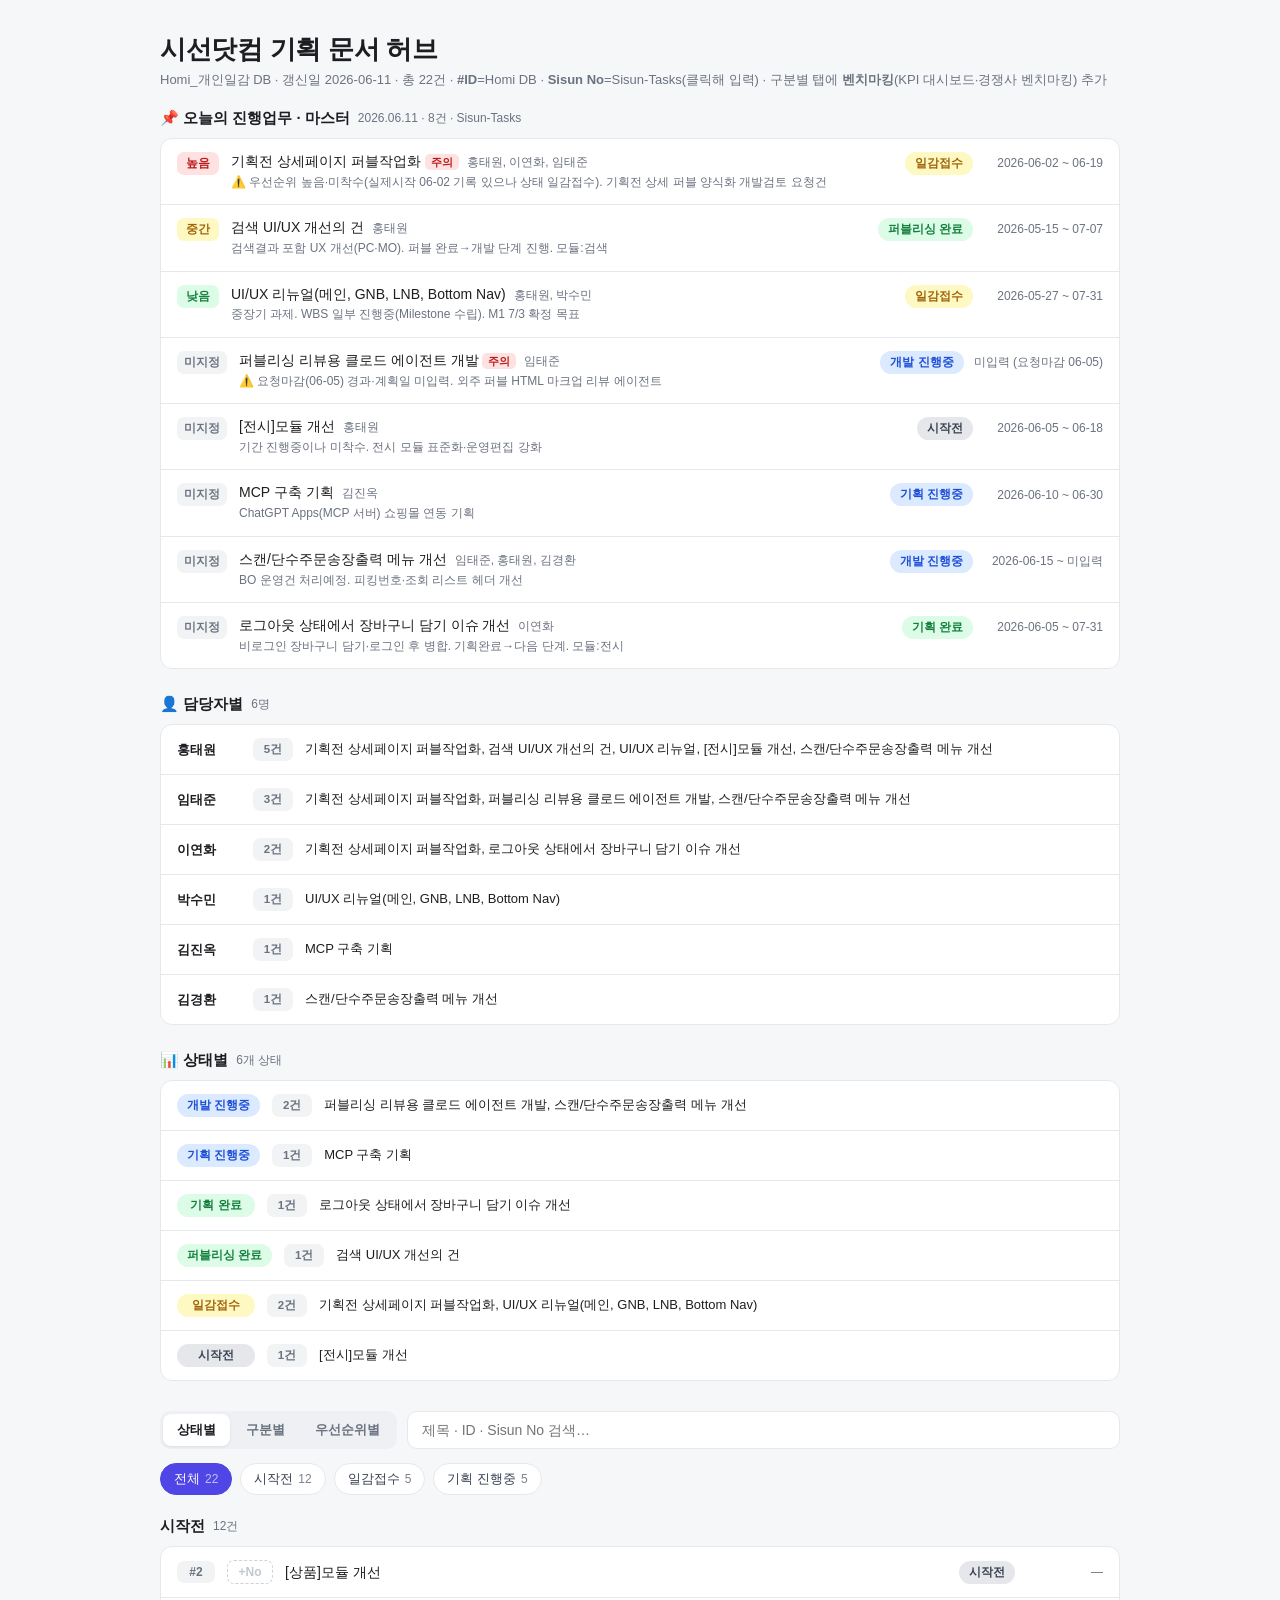
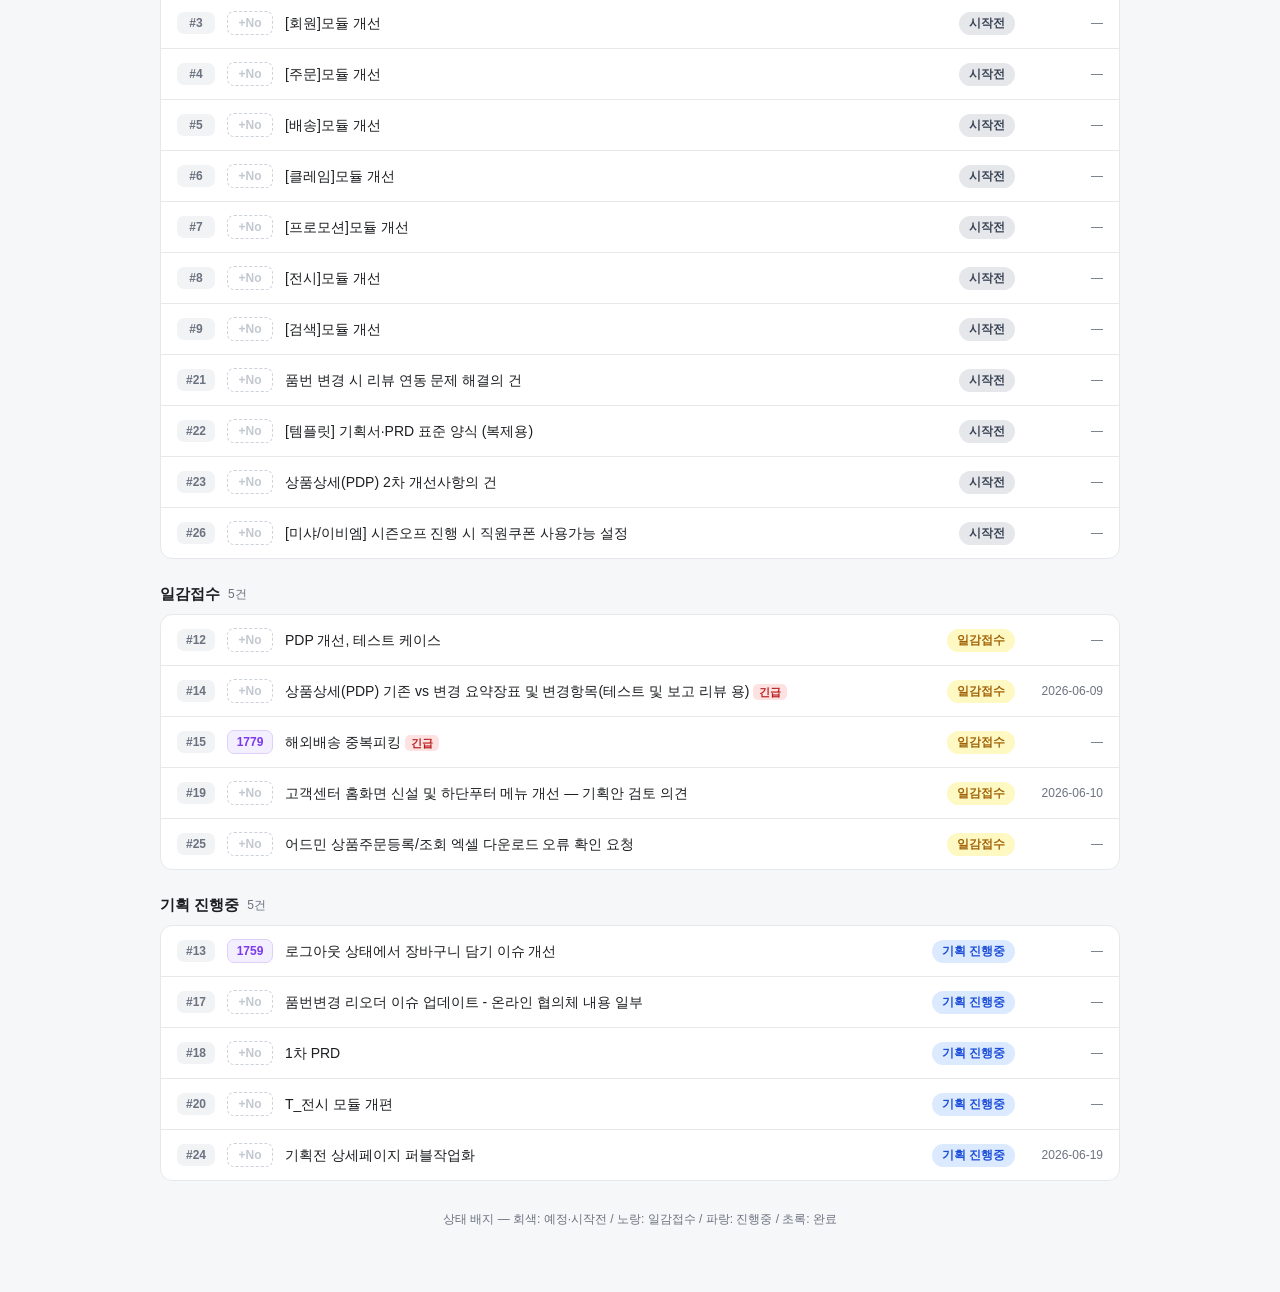
==== commit 50da1ac3: "Add files via upload" ====
--- a/index.html
+++ b/index.html
@@ -62,7 +62,7 @@
   .empty{display:none;text-align:center;color:var(--sub);font-size:13px;padding:40px}
   footer{margin-top:30px;color:var(--sub);font-size:12px;text-align:center}
   /* Wireframe·대시보드 임베드 패널 공통 */
-  #wfPanel,#dashPanel{display:none}
+  #wfPanel,#dashPanel,#benchPanel{display:none}
   .wf-bar{display:flex;align-items:center;justify-content:space-between;gap:12px;
     flex-wrap:wrap;margin:6px 0 14px}
   .wf-bar .wf-meta{font-size:13px;color:var(--sub)}
@@ -123,7 +123,7 @@
 <div class="wrap">
   <header>
     <h1>시선닷컴 기획 문서 허브</h1>
-    <div class="sub">Homi_개인일감 DB · 갱신일 2026-06-11 · 총 <span id="total">0</span>건 · <b>#ID</b>=Homi DB · <b>Sisun No</b>=Sisun-Tasks(클릭해 입력)</div>
+    <div class="sub">Homi_개인일감 DB · 갱신일 2026-06-11 · 총 <span id="total">0</span>건 · <b>#ID</b>=Homi DB · <b>Sisun No</b>=Sisun-Tasks(클릭해 입력) · 구분별 탭에 <b>벤치마킹</b>(KPI 대시보드·경쟁사 벤치마킹) 추가</div>
     </header>
 
   <div class="daily-wrap">
@@ -340,6 +340,32 @@
       </div>
     </div>
     <div class="wf-note">※ 일일 점검(매일 08:00)이 같은 파일명으로 덮어쓰므로 항상 최신본이 표시됩니다.</div>
+  </div>
+
+  <!-- 벤치마킹 · 주간 KPI 대시보드 패널 (3가지 결과) -->
+  <div id="benchPanel">
+    <div class="wf-bar">
+      <div class="wf-meta"><b>시선닷컴 주간 KPI 대시보드 · 경쟁사 벤치마킹</b> · 평가 가중(개인 성과 50 / 협업 20 / 비즈니스 30) · 출처·기대효과 반영</div>
+      <a class="wf-open" href="./kpi-benchmark.html" target="_blank" rel="noopener">↗ 새 탭으로 열기</a>
+    </div>
+    <div class="frame-box">
+      <iframe id="benchFrame" src="./kpi-benchmark.html"
+        loading="lazy" allow="fullscreen" referrerpolicy="no-referrer-when-downgrade"></iframe>
+      <div class="wf-fallback" id="benchFallback">
+        <h3>벤치마킹 리포트가 임베드되지 않았어요</h3>
+        <p>같은 폴더에 “kpi-benchmark.html” 파일이 있어야 합니다. 아래 버튼으로 새 탭에서 확인하세요.</p>
+        <a class="wf-open" href="./kpi-benchmark.html" target="_blank" rel="noopener">↗ 리포트 새 탭으로 열기</a>
+      </div>
+    </div>
+    <div class="wf-bar" style="margin-top:12px">
+      <div class="wf-meta">연결 산출물 <b>3종</b></div>
+      <span style="display:flex;gap:8px;flex-wrap:wrap">
+        <a class="wf-open" href="./kpi-benchmark.html" target="_blank" rel="noopener">① 벤치마킹 리포트(HTML)</a>
+        <a class="wf-open" href="./weekly-kpi-dashboard.xlsx" target="_blank" rel="noopener">② 주간 KPI Excel(.xlsx)</a>
+        <a class="wf-open" href="./kpi-dashboard.jsx" target="_blank" rel="noopener">③ 웹 대시보드 소스(.jsx)</a>
+      </span>
+    </div>
+    <div class="wf-note">※ 임베드 화면은 ① 벤치마킹 리포트(HTML)입니다. ② Excel · ③ 웹 대시보드 소스는 위 버튼으로 열거나 내려받으세요. 임베드되려면 4개 파일(index.html 포함)을 같은 폴더에 함께 보관해야 합니다.</div>
   </div>
 
   <footer id="legend">상태 배지 — 회색: 예정·시작전 / 노랑: 일감접수 / 파랑: 진행중 / 초록: 완료</footer>
@@ -387,9 +413,10 @@
 // 우선순위 값 부여 (긴급 옵션 외에는 일반)
 DATA.forEach(d=>{ d.priority = d.urgent ? "긴급" : "일반"; });
 
-// Wireframe / 생산성 점검 칩 카운트
+// Wireframe / 생산성 점검 / 벤치마킹 칩 카운트
 const WF_COUNT = 1;
 const DASH_COUNT = 1;
+const BENCH_COUNT = 3; // 벤치마킹 리포트 + 주간 KPI Excel + 웹 대시보드 소스
 
 const GROUPS = {
   cat:    { key:"cat",      order:["기획서/PRD","요구사항 정의서","정책서","Wireframe","생산성 점검","개발 리뷰","벤치마킹","템플릿","구분 없음"] },
@@ -474,6 +501,7 @@
     const active = c===activeCat ? " active":"";
     if(c==="Wireframe") return `<button class="chip${active}" data-cat="Wireframe">Wireframe<span class="n">${WF_COUNT}</span></button>`;
     if(c==="생산성 점검") return `<button class="chip${active}" data-cat="생산성 점검">생산성 점검<span class="n">${DASH_COUNT}</span></button>`;
+    if(c==="벤치마킹") return `<button class="chip${active}" data-cat="벤치마킹">벤치마킹<span class="n">${BENCH_COUNT}</span></button>`;
     const n = c==="전체"?DATA.length:(counts[c]||0);
     return `<button class="chip${active}" data-cat="${c}">${c}<span class="n">${n}</span></button>`;
   }).join("");
@@ -484,19 +512,20 @@
       ch.classList.add("active");
       if(activeCat==="Wireframe"){ showEmbed("wfPanel"); }
       else if(activeCat==="생산성 점검"){ showEmbed("dashPanel"); }
+      else if(activeCat==="벤치마킹"){ showEmbed("benchPanel"); }
       else { showEmbed(null); render(); }
     };
   });
 }
 
-// 칩 선택 시 일감 목록 대신 임베드 패널(Wireframe/대시보드) 노출
+// 칩 선택 시 일감 목록 대신 임베드 패널(Wireframe/대시보드/벤치마킹) 노출
 function showEmbed(panelId){
   const on = !!panelId;
   document.getElementById("q").style.display      = on ? "none" : "";
   document.getElementById("list").style.display   = on ? "none" : "";
   document.getElementById("empty").style.display  = on ? "none" : "";
   document.getElementById("legend").style.display = on ? "none" : "";
-  ["wfPanel","dashPanel"].forEach(p=>{
+  ["wfPanel","dashPanel","benchPanel"].forEach(p=>{
     document.getElementById(p).style.display = (p===panelId) ? "block" : "none";
   });
 }
@@ -540,7 +569,7 @@
 }
 initWfMeta();
 
-// iframe 임베드 차단 감지 (Wireframe / 대시보드 공통)
+// iframe 임베드 차단 감지 (Wireframe / 대시보드 / 벤치마킹 공통)
 function watchFrame(frameId, fbId){
   const f = document.getElementById(frameId);
   const fb = document.getElementById(fbId);
@@ -550,6 +579,7 @@
 }
 watchFrame("wfFrame","wfFallback");
 watchFrame("dashFrame","dashFallback");
+watchFrame("benchFrame","benchFallback");
 
 document.getElementById("total").textContent = DATA.length;
 document.getElementById("q").addEventListener("input", e=>{query=e.target.value;render();});
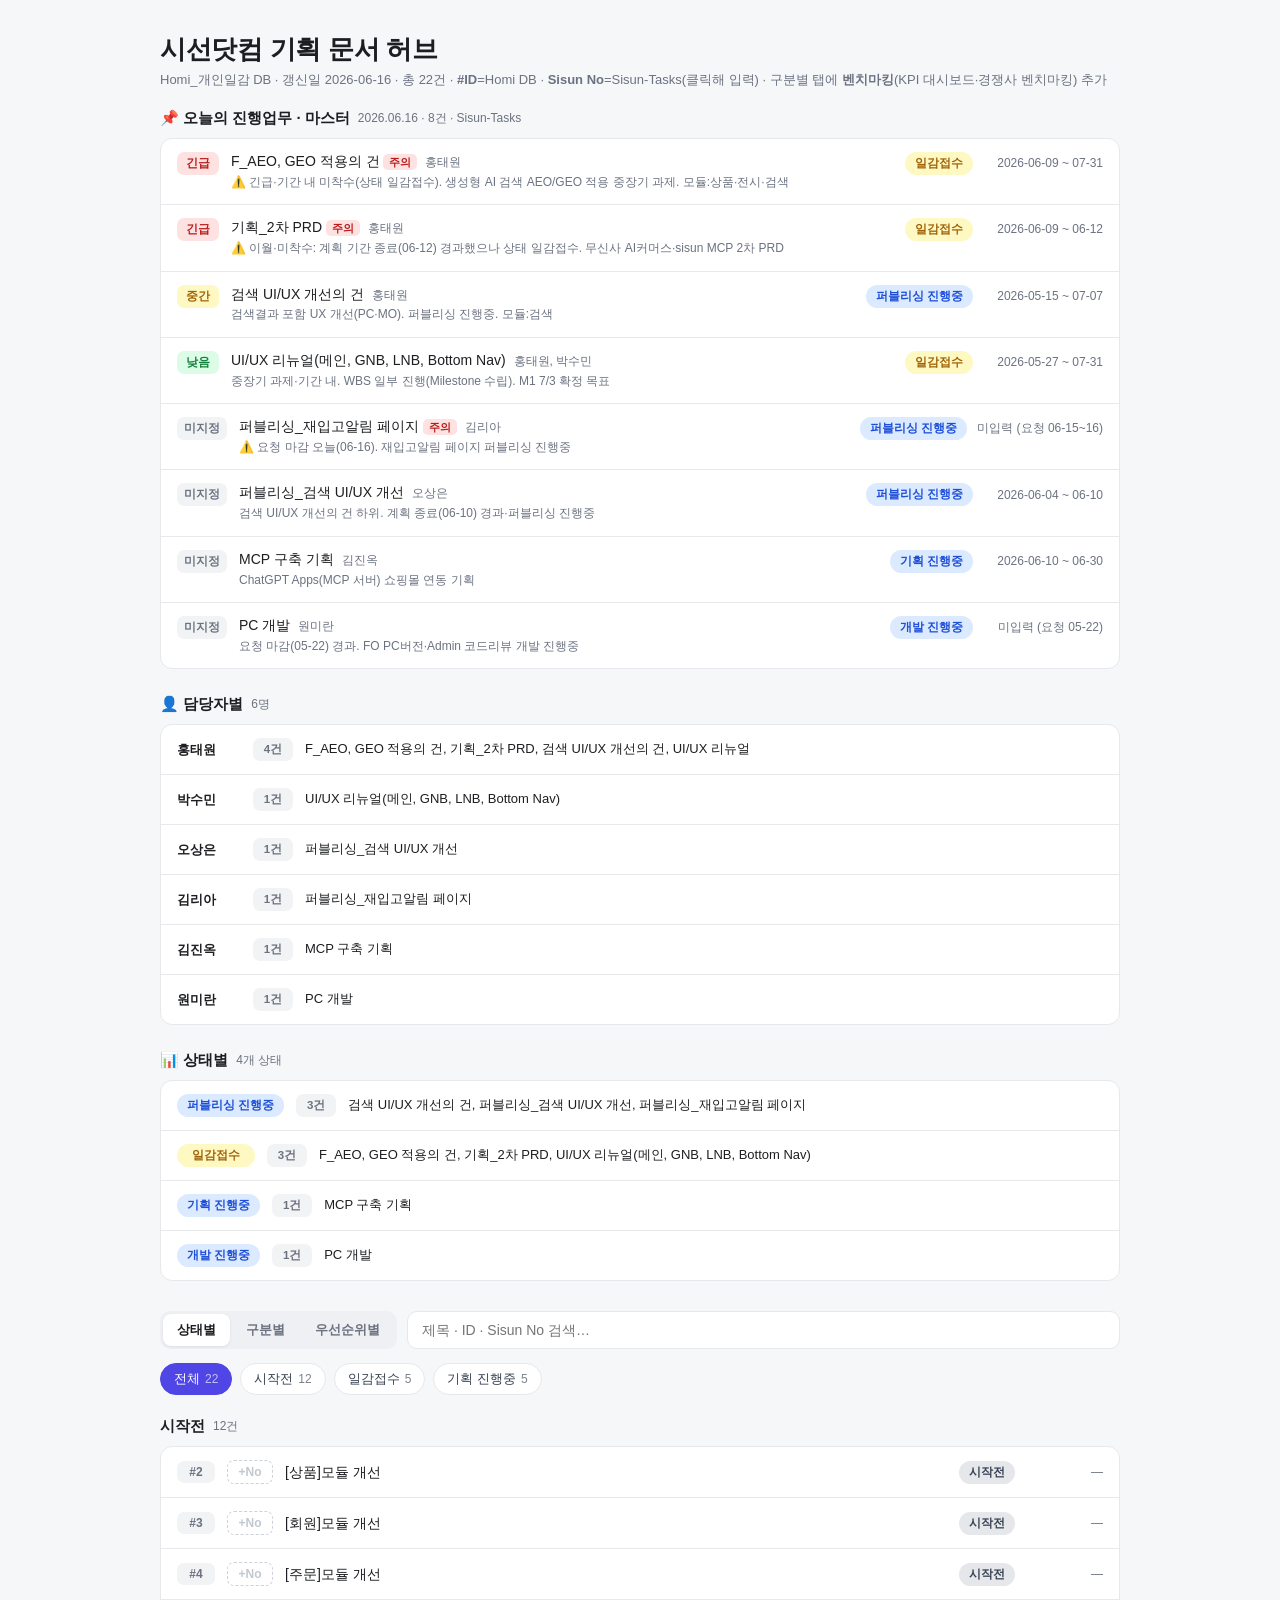
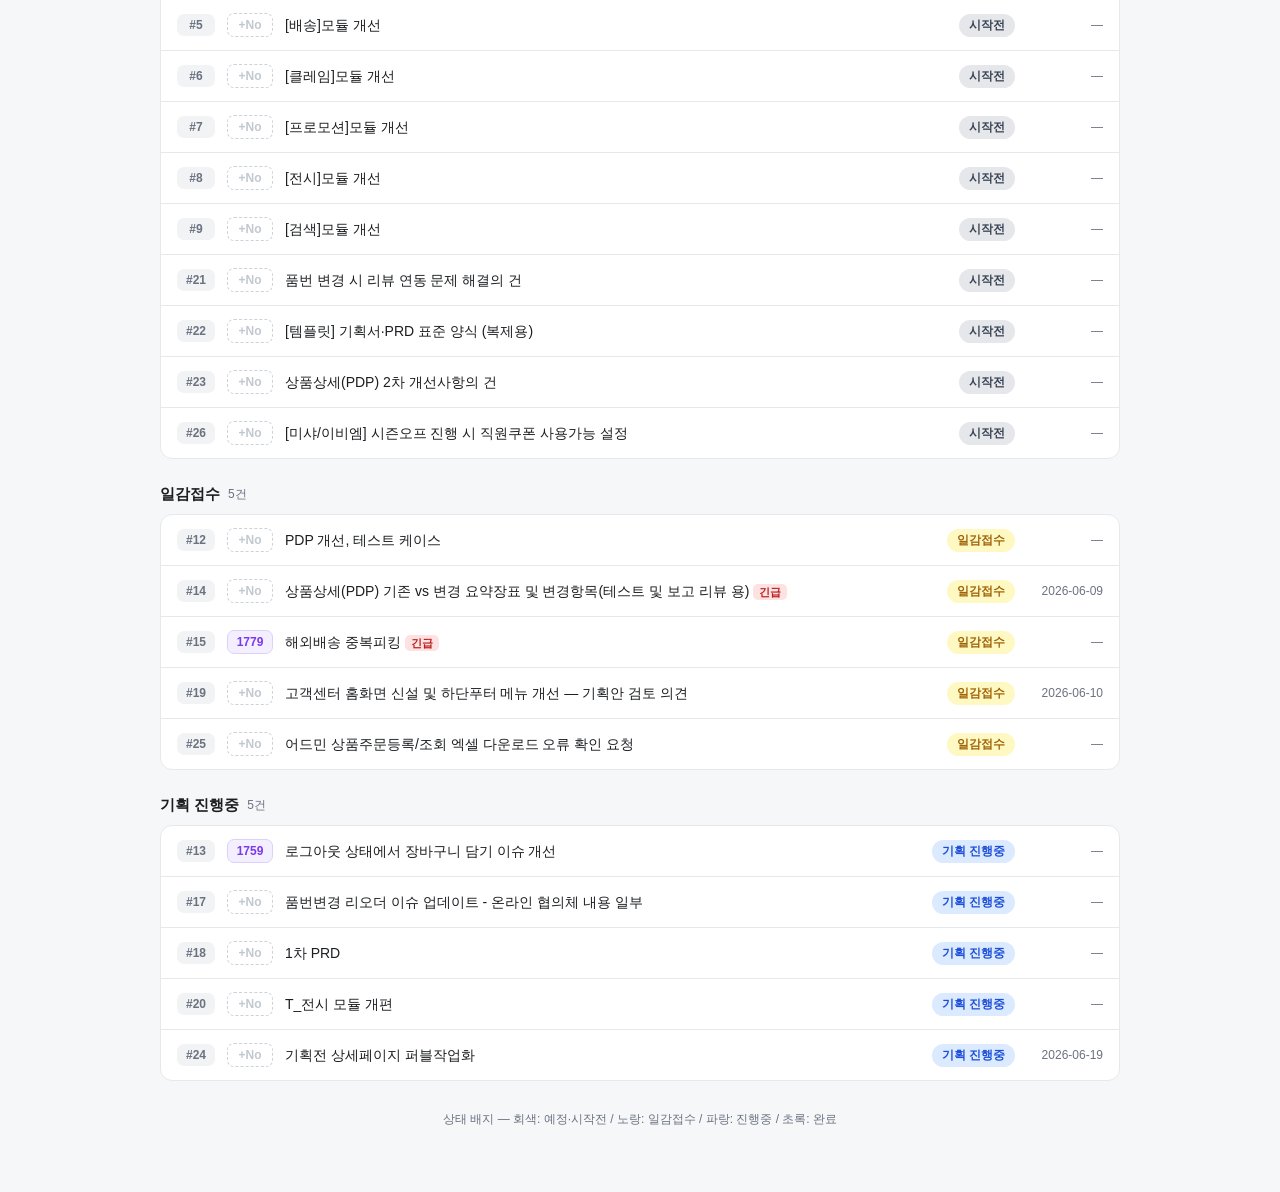
==== commit 9273e8cc: "Add files via upload" ====
--- a/index.html
+++ b/index.html
@@ -123,51 +123,59 @@
 <div class="wrap">
   <header>
     <h1>시선닷컴 기획 문서 허브</h1>
-    <div class="sub">Homi_개인일감 DB · 갱신일 2026-06-11 · 총 <span id="total">0</span>건 · <b>#ID</b>=Homi DB · <b>Sisun No</b>=Sisun-Tasks(클릭해 입력) · 구분별 탭에 <b>벤치마킹</b>(KPI 대시보드·경쟁사 벤치마킹) 추가</div>
+    <div class="sub">Homi_개인일감 DB · 갱신일 2026-06-16 · 총 <span id="total">0</span>건 · <b>#ID</b>=Homi DB · <b>Sisun No</b>=Sisun-Tasks(클릭해 입력) · 구분별 탭에 <b>벤치마킹</b>(KPI 대시보드·경쟁사 벤치마킹) 추가</div>
     </header>
 
   <div class="daily-wrap">
     <section class="daily">
-      <h2>📌 오늘의 진행업무 · 마스터 <span class="cnt">2026.06.11 · 8건 · Sisun-Tasks</span></h2>
+      <h2>📌 오늘의 진행업무 · 마스터 <span class="cnt">2026.06.16 · 8건 · Sisun-Tasks</span></h2>
       <div class="card">
-      <a class="row" href="https://app.notion.com/p/361f6986169c80249cead80437108977" target="_blank" rel="noopener">
-        <span class="pri pri-high" title="우선순위">높음</span>
-        <span class="title">기획전 상세페이지 퍼블작업화 <span class="urg">주의</span><span class="owner">홍태원, 이연화, 임태준</span><span class="note">⚠️ 우선순위 높음·미착수(실제시작 06-02 기록 있으나 상태 일감접수). 기획전 상세 퍼블 양식화 개발검토 요청건</span></span>
+      <a class="row" href="https://app.notion.com/p/371f6986169c807a8622e20bbbfc7967" target="_blank" rel="noopener">
+        <span class="pri pri-high" title="우선순위">긴급</span>
+        <span class="title">F_AEO, GEO 적용의 건 <span class="urg">주의</span><span class="owner">홍태원</span><span class="note">⚠️ 긴급·기간 내 미착수(상태 일감접수). 생성형 AI 검색 AEO/GEO 적용 중장기 과제. 모듈:상품·전시·검색</span></span>
         <span class="meta">
           <span class="badge b-yellow">일감접수</span>
-          <span class="period">2026-06-02 ~ 06-19</span>
+          <span class="period">2026-06-09 ~ 07-31</span>
+        </span>
+      </a>
+      <a class="row" href="https://app.notion.com/p/37af6986169c802bb0c7e79f1fed170f" target="_blank" rel="noopener">
+        <span class="pri pri-high" title="우선순위">긴급</span>
+        <span class="title">기획_2차 PRD <span class="urg">주의</span><span class="owner">홍태원</span><span class="note">⚠️ 이월·미착수: 계획 기간 종료(06-12) 경과했으나 상태 일감접수. 무신사 AI커머스·sisun MCP 2차 PRD</span></span>
+        <span class="meta">
+          <span class="badge b-yellow">일감접수</span>
+          <span class="period">2026-06-09 ~ 06-12</span>
         </span>
       </a>
       <a class="row" href="https://app.notion.com/p/361f6986169c8089b77acf0f9d08179e" target="_blank" rel="noopener">
         <span class="pri pri-mid" title="우선순위">중간</span>
-        <span class="title">검색 UI/UX 개선의 건<span class="owner">홍태원</span><span class="note">검색결과 포함 UX 개선(PC·MO). 퍼블 완료→개발 단계 진행. 모듈:검색</span></span>
-        <span class="meta">
-          <span class="badge b-green">퍼블리싱 완료</span>
+        <span class="title">검색 UI/UX 개선의 건<span class="owner">홍태원</span><span class="note">검색결과 포함 UX 개선(PC·MO). 퍼블리싱 진행중. 모듈:검색</span></span>
+        <span class="meta">
+          <span class="badge b-blue">퍼블리싱 진행중</span>
           <span class="period">2026-05-15 ~ 07-07</span>
         </span>
       </a>
       <a class="row" href="https://app.notion.com/p/36df6986169c80a98aebe4f6e21cb259" target="_blank" rel="noopener">
         <span class="pri pri-low" title="우선순위">낮음</span>
-        <span class="title">UI/UX 리뉴얼(메인, GNB, LNB, Bottom Nav)<span class="owner">홍태원, 박수민</span><span class="note">중장기 과제. WBS 일부 진행중(Milestone 수립). M1 7/3 확정 목표</span></span>
+        <span class="title">UI/UX 리뉴얼(메인, GNB, LNB, Bottom Nav)<span class="owner">홍태원, 박수민</span><span class="note">중장기 과제·기간 내. WBS 일부 진행(Milestone 수립). M1 7/3 확정 목표</span></span>
         <span class="meta">
           <span class="badge b-yellow">일감접수</span>
           <span class="period">2026-05-27 ~ 07-31</span>
         </span>
       </a>
-      <a class="row" href="https://app.notion.com/p/372f6986169c8004abccd1a72119f625" target="_blank" rel="noopener">
+      <a class="row" href="https://app.notion.com/p/37df6986169c809084f2d1133d47b8ae" target="_blank" rel="noopener">
         <span class="pri pri-none" title="우선순위">미지정</span>
-        <span class="title">퍼블리싱 리뷰용 클로드 에이전트 개발 <span class="urg">주의</span><span class="owner">임태준</span><span class="note">⚠️ 요청마감(06-05) 경과·계획일 미입력. 외주 퍼블 HTML 마크업 리뷰 에이전트</span></span>
-        <span class="meta">
-          <span class="badge b-blue">개발 진행중</span>
-          <span class="period">미입력 (요청마감 06-05)</span>
-        </span>
-      </a>
-      <a class="row" href="https://app.notion.com/p/374f6986169c8043a032d33f01f9cfd8" target="_blank" rel="noopener">
+        <span class="title">퍼블리싱_재입고알림 페이지 <span class="urg">주의</span><span class="owner">김리아</span><span class="note">⚠️ 요청 마감 오늘(06-16). 재입고알림 페이지 퍼블리싱 진행중</span></span>
+        <span class="meta">
+          <span class="badge b-blue">퍼블리싱 진행중</span>
+          <span class="period">미입력 (요청 06-15~16)</span>
+        </span>
+      </a>
+      <a class="row" href="https://app.notion.com/p/373f6986169c80368f24df125e377360" target="_blank" rel="noopener">
         <span class="pri pri-none" title="우선순위">미지정</span>
-        <span class="title">[전시]모듈 개선<span class="owner">홍태원</span><span class="note">기간 진행중이나 미착수. 전시 모듈 표준화·운영편집 강화</span></span>
-        <span class="meta">
-          <span class="badge b-gray">시작전</span>
-          <span class="period">2026-06-05 ~ 06-18</span>
+        <span class="title">퍼블리싱_검색 UI/UX 개선<span class="owner">오상은</span><span class="note">검색 UI/UX 개선의 건 하위. 계획 종료(06-10) 경과·퍼블리싱 진행중</span></span>
+        <span class="meta">
+          <span class="badge b-blue">퍼블리싱 진행중</span>
+          <span class="period">2026-06-04 ~ 06-10</span>
         </span>
       </a>
       <a class="row" href="https://app.notion.com/p/37bf6986169c80f092c2f33713bcef32" target="_blank" rel="noopener">
@@ -178,20 +186,12 @@
           <span class="period">2026-06-10 ~ 06-30</span>
         </span>
       </a>
-      <a class="row" href="https://app.notion.com/p/37bf6986169c8060a94fdeaf38da04a5" target="_blank" rel="noopener">
+      <a class="row" href="https://app.notion.com/p/07933022a08b45449b034187686eeb74" target="_blank" rel="noopener">
         <span class="pri pri-none" title="우선순위">미지정</span>
-        <span class="title">스캔/단수주문송장출력 메뉴 개선<span class="owner">임태준, 홍태원, 김경환</span><span class="note">BO 운영건 처리예정. 피킹번호·조회 리스트 헤더 개선</span></span>
+        <span class="title">PC 개발<span class="owner">원미란</span><span class="note">요청 마감(05-22) 경과. FO PC버전·Admin 코드리뷰 개발 진행중</span></span>
         <span class="meta">
           <span class="badge b-blue">개발 진행중</span>
-          <span class="period">2026-06-15 ~ 미입력</span>
-        </span>
-      </a>
-      <a class="row" href="https://app.notion.com/p/376f6986169c80cf8ed0f2efb590cef8" target="_blank" rel="noopener">
-        <span class="pri pri-none" title="우선순위">미지정</span>
-        <span class="title">로그아웃 상태에서 장바구니 담기 이슈 개선<span class="owner">이연화</span><span class="note">비로그인 장바구니 담기·로그인 후 병합. 기획완료→다음 단계. 모듈:전시</span></span>
-        <span class="meta">
-          <span class="badge b-green">기획 완료</span>
-          <span class="period">2026-06-05 ~ 07-31</span>
+          <span class="period">미입력 (요청 05-22)</span>
         </span>
       </a>
       </div>
@@ -201,18 +201,8 @@
       <div class="card">
       <div class="row sum">
         <span class="who">홍태원</span>
-        <span class="cntpill">5건</span>
-        <span class="tasklist">기획전 상세페이지 퍼블작업화, 검색 UI/UX 개선의 건, UI/UX 리뉴얼, [전시]모듈 개선, 스캔/단수주문송장출력 메뉴 개선</span>
-      </div>
-      <div class="row sum">
-        <span class="who">임태준</span>
-        <span class="cntpill">3건</span>
-        <span class="tasklist">기획전 상세페이지 퍼블작업화, 퍼블리싱 리뷰용 클로드 에이전트 개발, 스캔/단수주문송장출력 메뉴 개선</span>
-      </div>
-      <div class="row sum">
-        <span class="who">이연화</span>
-        <span class="cntpill">2건</span>
-        <span class="tasklist">기획전 상세페이지 퍼블작업화, 로그아웃 상태에서 장바구니 담기 이슈 개선</span>
+        <span class="cntpill">4건</span>
+        <span class="tasklist">F_AEO, GEO 적용의 건, 기획_2차 PRD, 검색 UI/UX 개선의 건, UI/UX 리뉴얼</span>
       </div>
       <div class="row sum">
         <span class="who">박수민</span>
@@ -220,49 +210,49 @@
         <span class="tasklist">UI/UX 리뉴얼(메인, GNB, LNB, Bottom Nav)</span>
       </div>
       <div class="row sum">
+        <span class="who">오상은</span>
+        <span class="cntpill">1건</span>
+        <span class="tasklist">퍼블리싱_검색 UI/UX 개선</span>
+      </div>
+      <div class="row sum">
+        <span class="who">김리아</span>
+        <span class="cntpill">1건</span>
+        <span class="tasklist">퍼블리싱_재입고알림 페이지</span>
+      </div>
+      <div class="row sum">
         <span class="who">김진옥</span>
         <span class="cntpill">1건</span>
         <span class="tasklist">MCP 구축 기획</span>
       </div>
       <div class="row sum">
-        <span class="who">김경환</span>
-        <span class="cntpill">1건</span>
-        <span class="tasklist">스캔/단수주문송장출력 메뉴 개선</span>
+        <span class="who">원미란</span>
+        <span class="cntpill">1건</span>
+        <span class="tasklist">PC 개발</span>
       </div>
       </div>
     </section>
     <section class="daily">
-      <h2>📊 상태별 <span class="cnt">6개 상태</span></h2>
+      <h2>📊 상태별 <span class="cnt">4개 상태</span></h2>
       <div class="card">
       <div class="row sum">
+        <span class="badge b-blue" style="min-width:78px;text-align:center">퍼블리싱 진행중</span>
+        <span class="cntpill">3건</span>
+        <span class="tasklist">검색 UI/UX 개선의 건, 퍼블리싱_검색 UI/UX 개선, 퍼블리싱_재입고알림 페이지</span>
+      </div>
+      <div class="row sum">
+        <span class="badge b-yellow" style="min-width:78px;text-align:center">일감접수</span>
+        <span class="cntpill">3건</span>
+        <span class="tasklist">F_AEO, GEO 적용의 건, 기획_2차 PRD, UI/UX 리뉴얼(메인, GNB, LNB, Bottom Nav)</span>
+      </div>
+      <div class="row sum">
+        <span class="badge b-blue" style="min-width:78px;text-align:center">기획 진행중</span>
+        <span class="cntpill">1건</span>
+        <span class="tasklist">MCP 구축 기획</span>
+      </div>
+      <div class="row sum">
         <span class="badge b-blue" style="min-width:78px;text-align:center">개발 진행중</span>
-        <span class="cntpill">2건</span>
-        <span class="tasklist">퍼블리싱 리뷰용 클로드 에이전트 개발, 스캔/단수주문송장출력 메뉴 개선</span>
-      </div>
-      <div class="row sum">
-        <span class="badge b-blue" style="min-width:78px;text-align:center">기획 진행중</span>
-        <span class="cntpill">1건</span>
-        <span class="tasklist">MCP 구축 기획</span>
-      </div>
-      <div class="row sum">
-        <span class="badge b-green" style="min-width:78px;text-align:center">기획 완료</span>
-        <span class="cntpill">1건</span>
-        <span class="tasklist">로그아웃 상태에서 장바구니 담기 이슈 개선</span>
-      </div>
-      <div class="row sum">
-        <span class="badge b-green" style="min-width:78px;text-align:center">퍼블리싱 완료</span>
-        <span class="cntpill">1건</span>
-        <span class="tasklist">검색 UI/UX 개선의 건</span>
-      </div>
-      <div class="row sum">
-        <span class="badge b-yellow" style="min-width:78px;text-align:center">일감접수</span>
-        <span class="cntpill">2건</span>
-        <span class="tasklist">기획전 상세페이지 퍼블작업화, UI/UX 리뉴얼(메인, GNB, LNB, Bottom Nav)</span>
-      </div>
-      <div class="row sum">
-        <span class="badge b-gray" style="min-width:78px;text-align:center">시작전</span>
-        <span class="cntpill">1건</span>
-        <span class="tasklist">[전시]모듈 개선</span>
+        <span class="cntpill">1건</span>
+        <span class="tasklist">PC 개발</span>
       </div>
       </div>
     </section>
@@ -362,10 +352,10 @@
       <span style="display:flex;gap:8px;flex-wrap:wrap">
         <a class="wf-open" href="./kpi-benchmark.html" target="_blank" rel="noopener">① 벤치마킹 리포트(HTML)</a>
         <a class="wf-open" href="./weekly-kpi-dashboard.xlsx" target="_blank" rel="noopener">② 주간 KPI Excel(.xlsx)</a>
-        <a class="wf-open" href="./kpi-dashboard.jsx" target="_blank" rel="noopener">③ 웹 대시보드 소스(.jsx)</a>
+        <a class="wf-open" href="./kpi-dashboard.html" target="_blank" rel="noopener">③ 웹 대시보드(HTML·열기)</a>
       </span>
     </div>
-    <div class="wf-note">※ 임베드 화면은 ① 벤치마킹 리포트(HTML)입니다. ② Excel · ③ 웹 대시보드 소스는 위 버튼으로 열거나 내려받으세요. 임베드되려면 4개 파일(index.html 포함)을 같은 폴더에 함께 보관해야 합니다.</div>
+    <div class="wf-note">※ 임베드 화면은 ① 벤치마킹 리포트(HTML)입니다. ② Excel은 다운로드, ③ 웹 대시보드(HTML)는 새 탭에서 실행됩니다(React·차트 CDN 로드). 파일들을 index.html과 같은 폴더에 함께 보관·커밋하세요.</div>
   </div>
 
   <footer id="legend">상태 배지 — 회색: 예정·시작전 / 노랑: 일감접수 / 파랑: 진행중 / 초록: 완료</footer>
